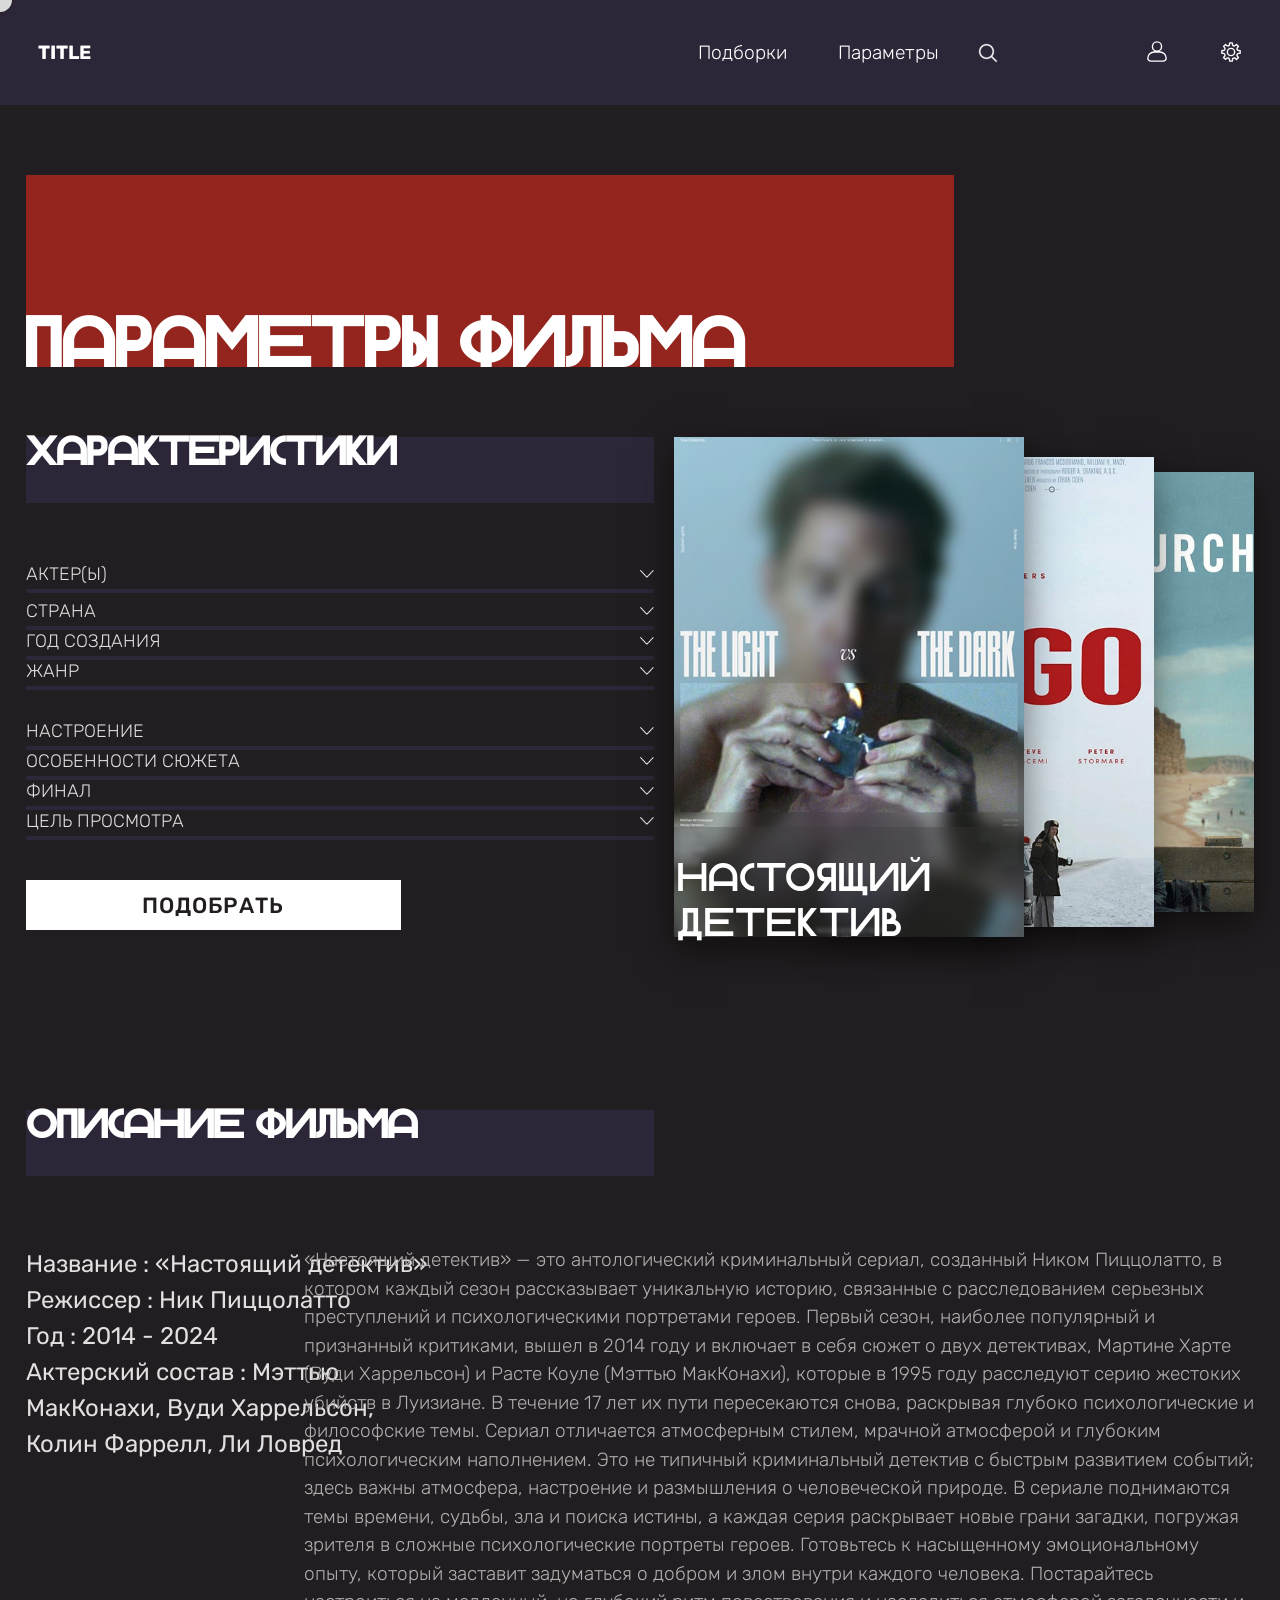
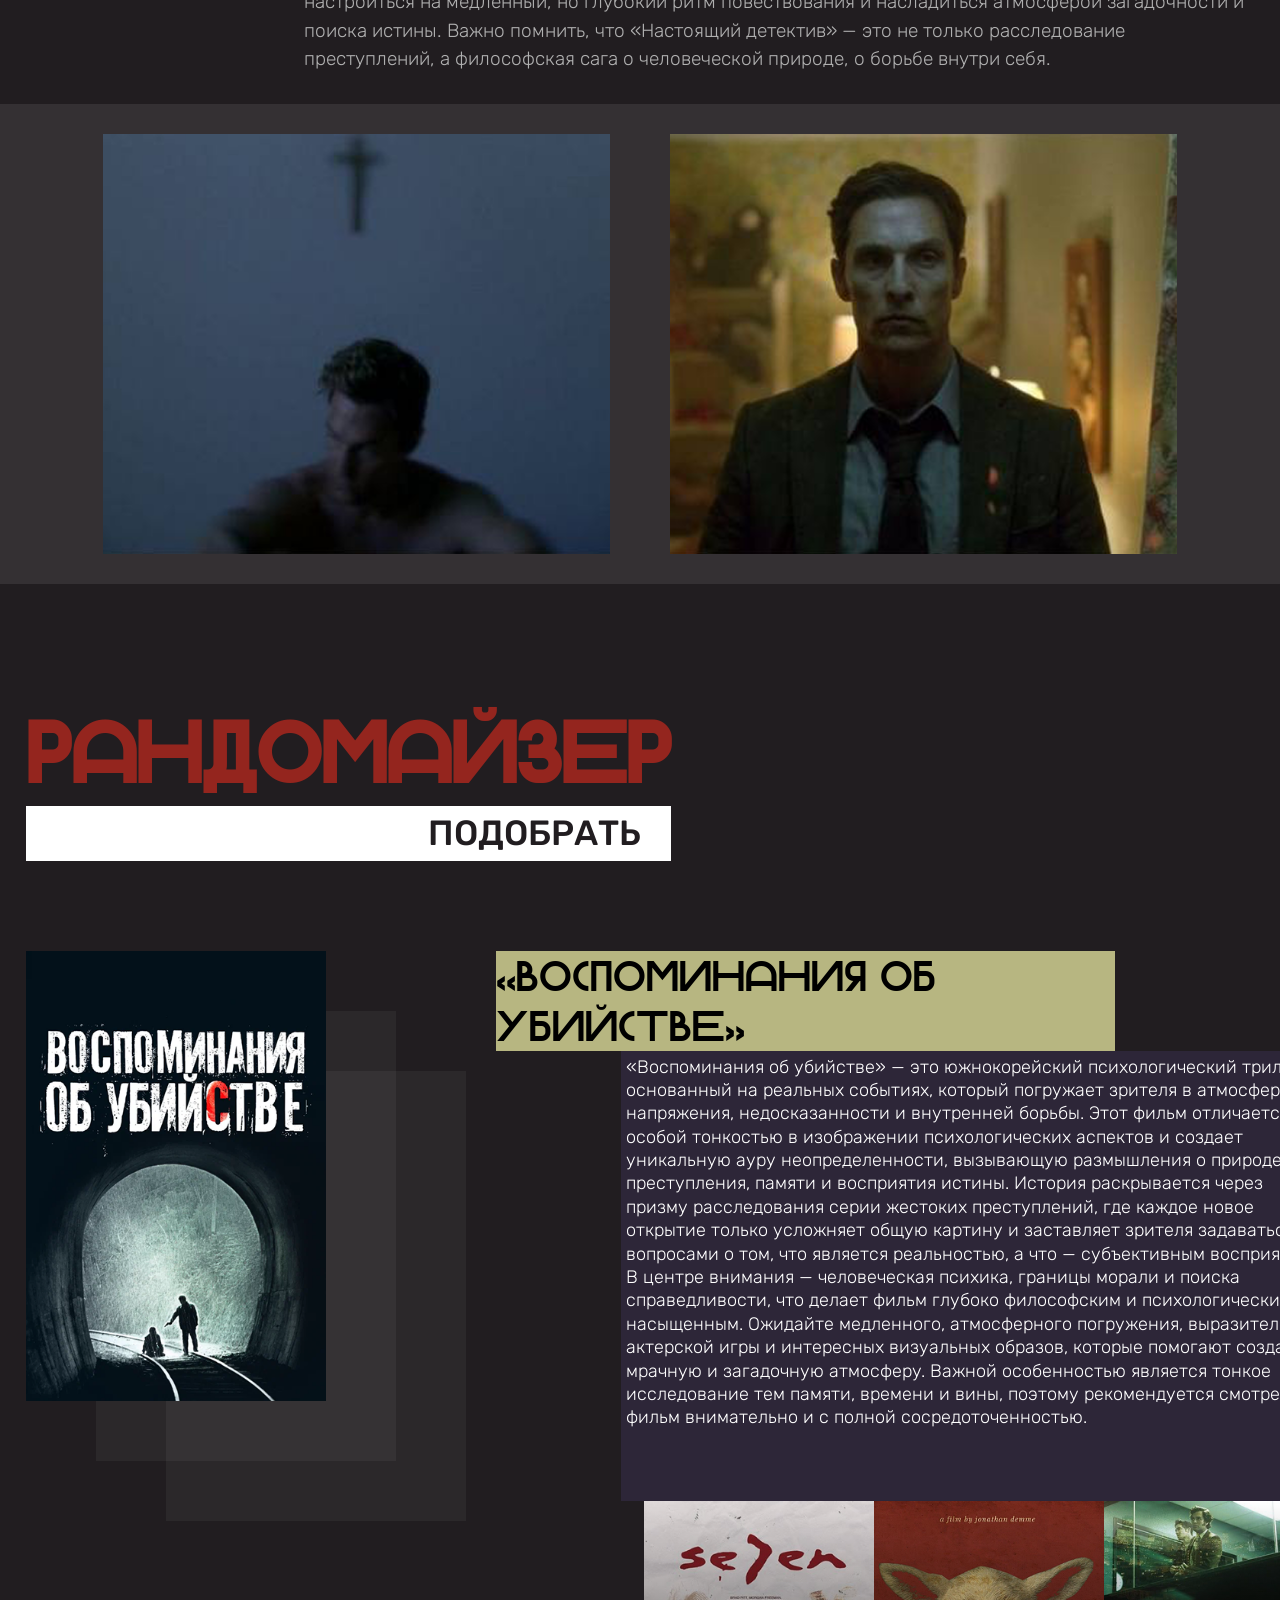
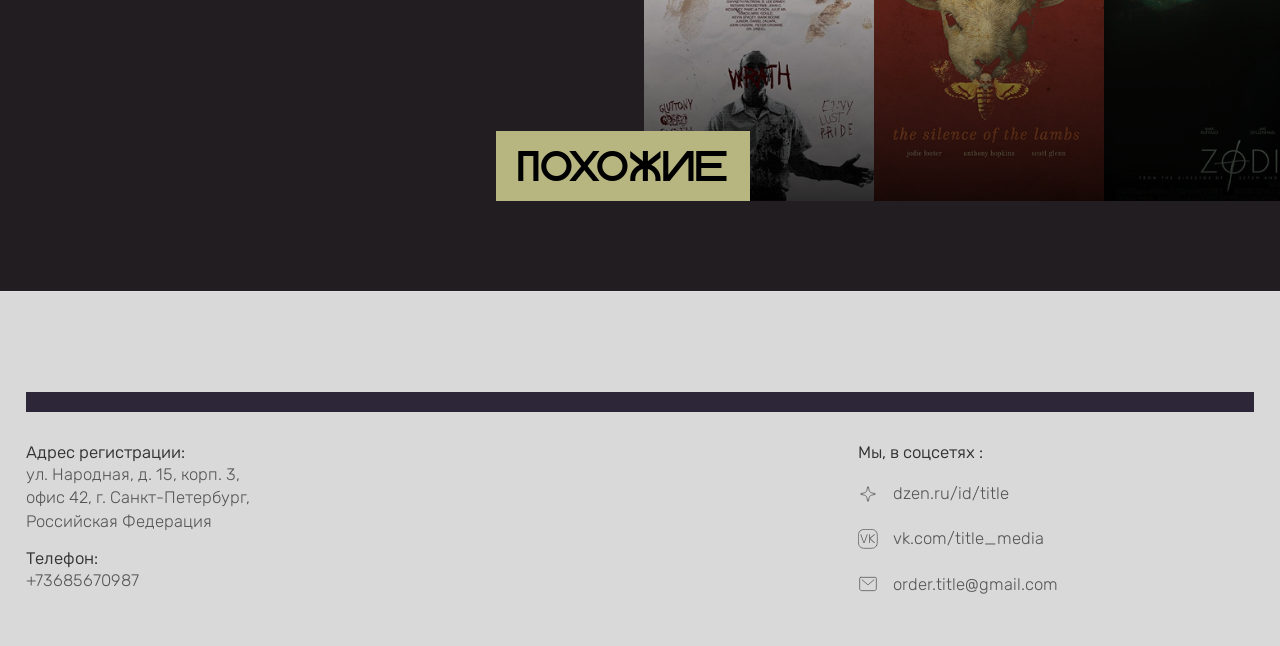
==== setting.html @ 86bafb42 "First commit" ====
<!DOCTYPE html>
<html lang="ru">
<head>
    <meta charset="UTF-8">
    <meta name="viewport" content="width=device-width, initial-scale=1.0, user-scalable=yes">
    <title>Кинолента · Шапка и подвал</title>
    <link rel="stylesheet" href="style.css">
    <link rel="preconnect" href="https://fonts.googleapis.com">
    <link rel="preconnect" href="https://fonts.gstatic.com" crossorigin>
    <link href="https://fonts.googleapis.com/css2?family=Alegreya+SC:ital,wght@0,400;0,500;0,700;0,800;0,900;1,400;1,500;1,700;1,800;1,900&family=Poiret+One&family=Roboto+Mono:ital,wght@0,100..700;1,100..700&family=Rubik:ital,wght@0,300..900;1,300..900&display=swap" rel="stylesheet">
</head>
<body>
<header>
        <div class="shapka1">
            <div class="button">
                <a href="index.html">TITLE</a>
            </div>
        </div>
        <div class="shapka2">
            <div class="button">
                <a href="podborky.html">Подборки</a>
            </div>
            <div class="button">
                <a>Параметры</a>
            </div>
            <div class="shapka3">
                <div class="search-container">
                    <img src="images/Search.svg" class="search-icon" width="22px" alt="Поиск">
                    <div class="search-wrapper">
                        <input type="text" class="search-input" placeholder="Поиск...">
                    </div>
                </div>
            </div>
            <div class="shapka4">
                <div class="button2">
                    <a href="page4.html">
                    <img  class="iconshapka" src="images/icon profile.svg" width="22px" alt="Профиль">
                    </a>
                </div>
                <div class="button2">
                    <img class="iconshapka" src="images/icon settings.svg" width="22px" alt="Настройки">
                </div>
            </div>
        </div>
    </header>
<div class="content-wrapper2">
    <div class="main-container2">
        <!-- КРАСНЫЙ ПРЯМОУГОЛЬНИК -->
        <div class="red-box2">
            <span class="red-box-text2">ПАРАМЕТРЫ ФИЛЬМА</span>
        </div>

        <!-- ДВА ВЕРТИКАЛЬНЫХ КОНТЕЙНЕРА -->
        <div class="two-columns">
            <!-- ЛЕВЫЙ КОНТЕЙНЕР: фиолетовый блок + выпадающий список -->
            <div class="left-container">
                <div class="purple-box">
                    <span class="purple-box-text">ХАРАКТЕРИСТИКИ</span>
                </div>
                <div class="dropdown-container">
                    <div class="dropdown-content-always">
                        <div class="dropdown-columns">
                            <div class="dropdown-column">
                                <div class="dropdown-item-wrapper">
    <input type="checkbox" id="actor" class="dropdown-checkbox">
    <label for="actor" class="dropdown-item">
        <span>АКТЕР(Ы)</span>
        <img src="Картинки/стрелка.png" alt="arrow" class="dropdown-icon">
    </label>
    <div class="dropdown-submenu">
        <div class="sub-item"><span>Том Хэнкс</span></div>
        <div class="sub-item"><span>Леонардо ДиКаприо</span></div>
        <div class="sub-item"><span>Скарлетт Йоханссон</span></div>
        <div class="sub-item"><span>Брэд Питт</span></div>
        <div class="sub-item"><span>Мерил Стрип</span></div>
    </div>
</div>

                                <div class="item-wrapper">
                                     <input type="checkbox" id="country" class="dropdown-checkbox">
                            <label for="country" class="dropdown-item">
                                    <span>СТРАНА</span>
                                    <img src="Картинки/стрелка.png" alt="arrow" class="dropdown-icon">
                                    </label>
                            <div class="dropdown-submenu">
                                <div class="sub-item"><span>США</span></div>
                                <div class="sub-item"><span>Великобритания</span></div>
                                <div class="sub-item"><span>Франция</span></div>
                                <div class="sub-item"><span>Германия</span></div>
                                <div class="sub-item"><span>Япония</span></div>
                                <div class="sub-item"><span>Россия</span></div>
                            </div>
                                </div>
                                <div class="item-wrapper">
                                     <input type="checkbox" id="year" class="dropdown-checkbox">
                            <label for="year" class="dropdown-item">
                                    <span>ГОД СОЗДАНИЯ</span>
                                    <img src="Картинки/стрелка.png" alt="arrow" class="dropdown-icon">
                                    </label>
                            <div class="dropdown-submenu">
                                <div class="sub-item"><span>2020-2025</span></div>
                                <div class="sub-item"><span>2010-2019</span></div>
                                <div class="sub-item"><span>2000-2009</span></div>
                                <div class="sub-item"><span>1990-1999</span></div>
                                <div class="sub-item"><span>1980-1989</span></div>
                                <div class="sub-item"><span>1970 и ранее</span></div>
                            </div>
                                </div>
                                <div class="item-wrapper">
                                    <input type="checkbox" id="genre" class="dropdown-checkbox">
                            <label for="genre" class="dropdown-item">
                                    <span>ЖАНР</span>
                                    <img src="Картинки/стрелка.png" alt="arrow" class="dropdown-icon">
                                    </label>
                            <div class="dropdown-submenu">
                                <div class="sub-item"><span>Драма</span></div>
                                <div class="sub-item"><span>Комедия</span></div>
                                <div class="sub-item"><span>Боевик</span></div>
                                <div class="sub-item"><span>Триллер</span></div>
                                <div class="sub-item"><span>Ужасы</span></div>
                                <div class="sub-item"><span>Фантастика</span></div>
                                <div class="sub-item"><span>Мелодрама</span></div>
                                <div class="sub-item"><span>Детектив</span></div>
                            </div>
                                </div>
                            </div>
                            <div class="dropdown-column">
                                <div class="item-wrapper">
                                     <input type="checkbox" id="mood" class="dropdown-checkbox">
                            <label for="mood" class="dropdown-item">
                                    <span>НАСТРОЕНИЕ</span>
                                    <img src="Картинки/стрелка.png" alt="arrow" class="dropdown-icon">
                                     </label>
                            <div class="dropdown-submenu">
                                <div class="sub-item"><span>Весёлое</span></div>
                                <div class="sub-item"><span>Грустное</span></div>
                                <div class="sub-item"><span>Напряжённое</span></div>
                                <div class="sub-item"><span>Задумчивое</span></div>
                                <div class="sub-item"><span>Вдохновляющее</span></div>
                                <div class="sub-item"><span>Меланхоличное</span></div>
                            </div>
                                </div>
                                <div class="item-wrapper">
                                     <input type="checkbox" id="plot" class="dropdown-checkbox">
                            <label for="plot" class="dropdown-item">
                                    <span>ОСОБЕННОСТИ СЮЖЕТА</span>
                                    <img src="Картинки/стрелка.png" alt="arrow" class="dropdown-icon">
                                      </label>
                            <div class="dropdown-submenu">
                                <div class="sub-item"><span>Неожиданный поворот</span></div>
                                <div class="sub-item"><span>Открытый финал</span></div>
                                <div class="sub-item"><span>Линейное повествование</span></div>
                                <div class="sub-item"><span>Флэшбэки</span></div>
                                <div class="sub-item"><span>Несколько сюжетных линий</span></div>
                                </div>
                                </div>
                                <div class="item-wrapper">
                                    <input type="checkbox" id="ending" class="dropdown-checkbox">
                            <label for="ending" class="dropdown-item">
                                    <span>ФИНАЛ</span>
                                    <img src="Картинки/стрелка.png" alt="arrow" class="dropdown-icon">
                                    </label>
                            <div class="dropdown-submenu">
                                <div class="sub-item"><span>Счастливый конец</span></div>
                                <div class="sub-item"><span>Грустный конец</span></div>
                                <div class="sub-item"><span>Открытый финал</span></div>
                                <div class="sub-item"><span>Неожиданная развязка</span></div>
                                <div class="sub-item"><span>Поучительный финал</span></div>
                            </div>
                                </div>
                                <div class="item-wrapper">
                                    <input type="checkbox" id="goal" class="dropdown-checkbox">
                            <label for="goal" class="dropdown-item">
                                    <span>ЦЕЛЬ ПРОСМОТРА</span>
                                    <img src="Картинки/стрелка.png" alt="arrow" class="dropdown-icon">
                                     </label>
                            <div class="dropdown-submenu">
                                <div class="sub-item"><span>Отдохнуть и расслабиться</span></div>
                                <div class="sub-item"><span>Получить новые эмоции</span></div>
                                <div class="sub-item"><span>Провести время с семьёй</span></div>
                                <div class="sub-item"><span>Посмотреть шедевр</span></div>
                                <div class="sub-item"><span>Отвлечься от проблем</span></div>
                                <div class="sub-item"><span>Вдохновиться</span></div>
                            </div>
                                </div>
                            </div>
                        </div>
                        <script defer src="click.js"></script>
                    </div>
                <div class="button-container">
                    <div class="white-rectangle">
                        <span class="button-text">ПОДОБРАТЬ</span>
                    </div>
         <div class="purple-box2">
         <span class="purple-box-text">ОПИСАНИЕ ФИЛЬМА</span>
        </div>    
                </div>
                </div>
            </div>
            

            <!-- ПРАВЫЙ КОНТЕЙНЕР: изображения -->
            <div class="right-container">
                <div class="image-stack-vertical-portrait">
                    <div class="image-stack-container-portrait">
                        <img src="Картинки 2 /1.png" alt="Image 1" class="stack-image-portrait image-portrait-1">
                        <div class="overlay-on-first">
                             <span class="overlay-text">НАСТОЯЩИЙ <br>ДЕТЕКТИВ</span>
                        </div>
                        <img src="Картинки 2 /2.png" alt="Image 2" class="stack-image-portrait image-portrait-2">
                        <img src="Картинки 2 /3.png" alt="Image 3" class="stack-image-portrait image-portrait-3">
                    </div>
                </div>
            </div>
                
        </div>
        <div class="two-columns 2">
            <!-- ЛЕВЫЙ КОНТЕЙНЕР: фиолетовый блок + выпадающий список -->
            <div class="left-container 2">
                <a>Название : «Настоящий детектив»<br>
                   Режисер : Ник Пиццолатто<br>
                   Год : 2014 - 2024<br>
                   Актерский состав : Мэттью <br>
                   МакКонахи, Вуди Харрельсон, <br>
                   Колин Фаррелл, Ли Ловред<br>
                </a>
            </div>
            <div class="right-container 2">
                <a>«Настоящий детектив» — это антологический криминальный сериал, созданный Ником Пиццолатто <br>
                    в котором каждый сезон рассказывает уникальную историю, связанные с расследованием серьезных <br>
                    преступлений и психологическими портретами героев. Первый сезон, наиболее популярный <br>
                    и признанный критиками, вышел в 2014 году и включает в себя сюжет о двух детективах, Мартине <br>
                    Харте (Вуди Харрельсон) и Расте Коуле (Мэттью МакКонахи), которые в 1995 году расследуют серию<br>
                    жестоких убийств в Луизиане. В течение 17 лет их пути пересекаются снова, раскрывая глубоко<br>
                    психологические и философские темы.Сериал отличается атмосферным стилем, мрачной атмосферой<br>
                    и глубоким психологическим наполнением. Это не типичный криминальный детектив с быстрым <br>
                    развитием событий; здесь важны атмосфера, настроение и размышления о человеческой природе.<br>
                    В сериале поднимаются темы времени, судьбы, зла и поиска истины, а каждая серия раскрывает <br>
                    новые грани загадки, погружая зрителя в сложные психологические портреты героев. Готовьтесь <br>
                    к насыщенному эмоциональному опыту, который заставит задуматься о добром и злом внутри каждого<br>
                    человека. Постарайтесь настроиться на медленный, но глубокий ритм повествования и насладиться <br>
                    атмосферой загадочности и поиска истины.Важно помнить, что «Настоящий детектив» — это не только <br>
                    расследование преступлений, а философская сага о человеческой природе, о борьбе внутри себя <br>
                    </a>
            </div>
        </div>        
    </div>
     <script defer src="cards.js"></script>
</div>
 <!-- ОСНОВНОЙ ПРЯМОУГОЛЬНИК -->
        <div class="main-gray-rectangle">
    
    <!-- ТРИ МАЛЕНЬКИХ ПРЯМОУГОЛЬНИКА -->
            <div class="small-rectangle rectangle-1"><img src="Картинки 2 /4.png"></div>
             <div class="small-rectangle rectangle-2"><img src="Картинки 2 /5.png"></div>
             <div class="small-rectangle rectangle-3"><img src="Картинки 2 /6.png"></div>
            </div>
             <script defer src="cards.js"></script>   
<div class="content-wrapper2">
    <div class="main-container2">
            <span class="text">РАНДОМАЙЗЕР</span>
                    <div class="white-rectangle2">
                        <span class="button-text2">ПОДОБРАТЬ</span>
                    </div>

        <div class="two-columns3">
            <!-- ЛЕВЫЙ КОНТЕЙНЕР: фиолетовый блок + выпадающий список -->
            <div class="left-container3">            
              <div class="image-with-shadows">
        <!-- ПЕРВАЯ ПОДЛОЖКА (самая нижняя) -->
        <div class="shadow-layer shadow-1"></div>
        
        <!-- ВТОРАЯ ПОДЛОЖКА (средняя) - наложена на первую -->
        <div class="shadow-layer shadow-2"></div>
        
        <!-- ОСНОВНОЕ ИЗОБРАЖЕНИЕ -->
        <img src="Картинки 2 /10.png"  class="main-image">
    </div>
</div>       
            </div>
            <div class="right-container3">
                  <!-- ПЕРВЫЙ ЗЕЛЕНЫЙ БЛОК -->
                <div class="green-block">
                     <span class="green-block-text">«ВОСПОМИНАНИЯ ОБ УБИЙСТВЕ»</span>
            </div>
            <div class="purple-wrapper">
<!-- ФИОЛЕТОВЫЙ БЛОК (с отступом слева) -->
                     <div class="purple-block-left">
                        <span class="purple-block-text">«Воспоминания об убийстве» — это южнокорейский психологический триллер,<br> 
                            основанный на реальных событиях, который погружает зрителя в атмосферу<br>  
                            напряжения, недосказанности и внутренней борьбы. Этот фильм отличается <br> 
                            особой тонкостью в изображении психологических аспектов и создает уникальную<br> 
                            ауру неопределенности, вызывающую размышления о природе преступления, <br> 
                            памяти и восприятия истины. История раскрывается через призму расследования<br> 
                            серии жестоких преступлений, где каждое новое открытие только усложняет <br> 
                            общую картину и заставляет зрителя задаваться вопросами о том, что является <br> 
                            реальностью, а что — субъективным восприятием. В центре внимания — <br> 
                            человеческая психика, границы морали и поиска справедливости, что делает <br> 
                            фильм глубоко философским и психологически насыщенным. Ожидайте<br> 
                            медленного, атмосферного погружения, выразительной актерской игры <br> 
                            и интересных визуальных образов, которые помогают создать мрачную и <br> 
                            загадочную атмосферу. Важной особенностью является тонкое исследование <br> 
                            тем памяти, времени и вины, поэтому рекомендуется смотреть фильм внимательно <br> 
                            и с полной сосредоточенностью. </span>
                    </div>
                    <div class="black-overlay"></div>
                <!-- ТРИ ПРЯМОУГОЛЬНЫХ ИЗОБРАЖЕНИЯ -->
                   <div class="images-wrapper">
    <div class="green-block2">
        <span class="green-block-text2">ПОХОЖИЕ</span>
    </div>
    <div class="images-row">
        <div class="image-item">
            <img src="Картинки 2 /7.png" class="rect-image">
            <div class="gradient-overlay"></div>
        </div>
        <div class="image-item">
            <img src="Картинки 2 /8.png" class="rect-image">
            <div class="gradient-overlay"></div>
        </div>
        <div class="image-item">
            <img src="Картинки 2 /9.png" class="rect-image">
            <div class="gradient-overlay"></div>
        </div>
    </div>
</div></div>
            </div>
             </div>
         </div>
         <script defer src="random.js"></script>
</div>
</div>
<!-- ПОДВАЛ -->
<footer>
    <div class="footer-purple-bar"></div>
    
    <div class="footer-content-wrapper">
        <div class="footer-content">
            <div class="footer-column footer-column-left">
                <div class="footer-block">
                    <h3 class="footer-title">Адрес регистрации:</h3>
                    <p class="footer-text">
                        ул. Народная, д. 15, корп. 3,<br>
                        офис 42, г. Санкт-Петербург,<br>
                        Российская Федерация
                    </p>
                </div>
                
                <div class="footer-block">
                    <h3 class="footer-title">Телефон:</h3>
                    <p class="footer-text">
                        +73685670987
                    </p>
                </div>
            </div>
            
            <div class="footer-column footer-column-right">
                <div class="footer-block">
                    <h3 class="footer-title">Мы, в соцсетях :</h3>
                    <div class="social-item">
                        <img src="Картинки 2 /icon4.svg" width="20px" height="20px" alt="instagram" class="social-icon">
                        <span class="footer-text"> dzen.ru/id/title</span>
                    </div>
                    <div class="social-item">
                        <img src="Картинки 2 /icon3.svg" width="20px" height="20px" alt="telegram" class="social-icon">
                        <span class="footer-text">vk.com/title_media</span>
                    </div>
                    <div class="social-item">
                        <img src="Картинки/si_Mail.svg" width="20px" height="20px" alt="email" class="social-icon">
                        <span class="footer-text">order.title@gmail.com</span>
                    </div>
                    
                </div>
            </div>
        </div>
    </div>
</footer>

</body>
    <script defer src="kursor.js"></script>
</html>
---- style.css ----
/* ===== ПОДКЛЮЧЕНИЕ ШРИФТА GERHAUS ===== */
@font-face {
    font-family: 'Gerhaus';
    src: url('fonts/Gerhaus-vmMKA.woff') format('woff');
    font-weight: normal;
    font-style: normal;
    font-display: swap;
}

* {
    margin: 0;
    padding: 0;
    box-sizing: border-box;
}

body {
    background-color: #0d0d0d;
    font-family: 'Rubik', sans-serif;
    font-weight: 300;
    padding: 0;
    margin: 0;
    color: #fff;
}

header {
    display: flex;
    flex-direction: row;
    justify-content: space-between;
    background-color: rgb(45, 38, 56);
    font-size: 1.5vw;
    font-family: "Rubik", sans-serif;
    padding-bottom: 4vh;
    padding-top: 4vh;
    padding-left: 2vw;
    padding-right: 2vw;
    align-items: center;
    margin: 0%;
}
header {
    display: flex;
    flex-direction: row;
    justify-content: space-between;
    background-color: rgb(45, 38, 56);
    font-size: 1.5vw;
    font-family: "Rubik", sans-serif;
    padding-bottom: 4vh;
    padding-top: 4vh;
    padding-left: 2vw;
    padding-right: 2vw;
    align-items: center;
    margin: 0%;
}

.shapka1 {
    font-style: thin;
    font-weight: 700;
    color: rgb(255, 255, 255);
}

.shapka2 {
    display: flex;
    flex-direction: row;
    gap: 2vw;
    font-weight: 200;
    color: rgb(255, 255, 255);
    align-items: center;
}

.shapka3 {
    display: flex;
    flex-direction: row;
    gap: 0.5vw;
    font-weight: 200;
    color: rgb(255, 255, 255);
    align-items: center;
}

.button {
    padding-left: 1vw;
    padding-right: 1vw;
    padding-bottom: 0.35vw;
    padding-top: 0.35vw;
    align-items: center;
    background-color: rgba(0, 0, 0, 0);
    box-shadow: none;
    
    /* Плавный переход для всех свойств */
    transition: background-color 0.4s cubic-bezier(0.4, 0, 0.2, 1), 
                box-shadow 0.4s cubic-bezier(0.4, 0, 0.2, 1),
                transform 0.3s ease,
                filter 0.3s ease;
}


.button2 {
    padding-left: 0.6vw;
    padding-right: 0.6vw;
    padding-bottom: 0.35vw;
    padding-top: 0.35vw;
    align-items: center;
    background-color: rgba(0, 0, 0, 0);
    box-shadow: none;
    
    /* Плавный переход для всех свойств */
    transition: background-color 0.4s cubic-bezier(0.4, 0, 0.2, 1), 
                box-shadow 0.4s cubic-bezier(0.4, 0, 0.2, 1),
                filter 0.3s ease;
}
.button:hover {
    background-color: rgba(0, 0, 0, 0.04);
    box-shadow: inset 0 4px 12px rgba(0, 0, 0, 0.35);
}

/* Эффект при наведении на .button2 */
.button2:hover {
    background-color: rgba(0, 0, 0, 0.04);
    box-shadow: inset 0 4px 12px rgba(0, 0, 0, 0.35);
}

/* Сброс стилей для всех ссылок в шапке */
.shapka1 .button a,
.shapka2 .button a {
    text-decoration: none;  /* Убирает подчёркивание */
    color: inherit;        /* Наследует цвет от родителя */
}

/* Для ссылок без href (когда нет атрибута) это не нужно */
/* ========== АНИМАЦИЯ СТРОКИ ПОИСКА (CSS only) ========== */
.search-container {
    display: flex;
    align-items: center;
    gap: 0.5vw;
    position: relative;
}

.search-icon {
    cursor: pointer;
}

.search-wrapper {
    overflow: hidden;
    max-width: 0;
    opacity: 0;
    transition: max-width 0.4s cubic-bezier(0.4, 0, 0.2, 1), 
                opacity 0.3s ease 0.05s;
}

/* Активация при наведении на контейнер */
.search-container:hover .search-wrapper {
    max-width: 200px;
    opacity: 1;
}

/* Активация при фокусе на инпуте (для удержания открытым) */
.search-wrapper:has(.search-input:focus) {
    max-width: 200px;
    opacity: 1;
}

.search-input {
    background-color: rgba(0, 0, 0, 0.04);
    box-shadow: inset 0 4px 12px rgba(0, 0, 0, 0.35);
    border: 0px;
    padding: 6px 11px;
    color: white;
    font-family: "Rubik", sans-serif;
    font-size: 1.4vw;
    font-weight: 100;
    outline: none;
    width: 180px;
    transition: all 0.3s ease;
}

.search-input:focus {
    background-color: rgba(0, 0, 0, 0.07);
    box-shadow: inset 0 4px 12px rgba(0, 0, 0, 0.5);
}

.search-input::placeholder {
    color: rgba(255, 255, 255, 0.6);
}

.shapka4 {
    display: flex;
    flex-direction: row;
    align-items: center;
    justify-content: center;
    gap: 2vw;
    margin-left: 8vw;
}

.shapka4 img {
    cursor: pointer;
    margin-bottom: calc(-3.2px);
}


/* ===== ОСНОВНОЙ КОНТЕЙНЕР ===== */
.content-wrapper2 {
    background-color: #211D20;
    padding-left: 2vw;
    padding-right: 2vw;
}

.main-container {
    display: flex;
    gap: 20px;
    max-width: 1400px;
    margin: 0 auto;
    align-items: flex-start;
    padding: 0;
    padding-top: 70px;
    padding-bottom: 40px;
    background-color: #211D20;
}

/* ===== ЛЕВАЯ КОЛОНКА ===== */
.left-column {
    flex: 1;
    display: flex;
    flex-direction: column;
    gap: 20px;
}

/* ===== ПРАВАЯ КОЛОНКА ===== */
.right-column {
    flex: 1;
    display: flex;
    flex-direction: column;
    gap: 20px;
}

/* ===== КРАСНЫЙ БЛОК ===== */
.red-box {
    width: 100%;
    background-color: #94251E;
    display: flex;
    align-items: flex-end;
    justify-content: flex-start;
    height: 80px;
    flex-shrink: 0;
    padding: 0;
    margin: 0;
}

.red-box-text {
    font-family: 'Gerhaus';
    color: white;
    font-size: 70px;
    font-weight: 700;
    text-transform: uppercase;
    line-height: 0.7;
    margin: 0;
    padding: 0;
    margin-left: -2px;
    margin-bottom: 1px;
}

/* ===== ОБЩИЕ БЛОКИ ===== */
.image-block {
    width: 100%;
    overflow: hidden;
}

.image-block img {
    width: 100%;
    height: auto;
    display: block;
}

.text-block p,
.text-block1 p {
    font-size: 14px;
    line-height: 1.2;
    margin: 0;
    color: white;
}

.text-block1 p {
    margin-bottom: -2.5px;
}

.vertical-image {
    width: 100%;
    overflow: hidden;
    position: relative;
    transition: transform 0.3s ease;
}

.vertical-image img {
    width: 100%;
    height: 100%;
    object-fit: cover;
    display: block;
}
.vertical-image:hover {
    transform: scale(1.03);
}

/* Убираем градиент при наведении на карточку */
.vertical-image:hover::before {
    opacity: 0;
}

/* ===== ЗАГОЛОВКИ В ВЕРХНЕМ ПРАВОМ УГЛУ (вертикально, для картинок 7,8,9,10) ===== */
.image-title {
    position: absolute;
    top: -2px;
    right: -9px;
    font-family: 'Gerhaus', 'Rubik', sans-serif;
    font-size: 35px;
    font-weight: 700;
    color: white;
    text-shadow: 1px 1px 2px rgba(0, 0, 0, 0.5);
    letter-spacing: 2px;
    z-index: 10;
    writing-mode: vertical-rl;
    text-orientation: mixed;
    line-height: 1.2;
    background: transparent;
    padding: 0;
    border-radius: 0;
}

/* ===== ЗАГОЛОВКИ В НИЖНЕМ ЛЕВОМ УГЛУ (горизонтально, для картинок 2,3,4,6) ===== */
.image-title-bottom {
    position: absolute;
    bottom: -8px;
    left: -2px;
    font-family: 'Gerhaus', 'Rubik', sans-serif;
    font-size: 35px;
    font-weight: 700;
    color: white;
    text-shadow: 1px 1px 2px rgba(0, 0, 0, 0.5);
    letter-spacing: 2px;
    z-index: 10;
    writing-mode: horizontal-tb;
    text-orientation: mixed;
    line-height: 1.2;
    background: transparent;
    padding: 0;
    border-radius: 0;
    white-space: nowrap;
}

/* ===== ГРАДИЕНТ СПРАВА НАЛЕВО ДЛЯ КАРТИНОК 7, 8, 9, 10 ===== */
.gradient-img {
    position: relative;
}

.gradient-img::before {
    content: '';
    position: absolute;
    top: 0;
    left: 0;
    width: 100%;
    height: 100%;
    pointer-events: none;
    background: linear-gradient(
        to left,
        rgba(0, 0, 0, 1) 0%,
        rgba(0, 0, 0, 0.8) 15%,
        rgba(0, 0, 0, 0.4) 30%,
        rgba(0, 0, 0, 0) 45%
    );
}

/* ===== ГРАДИЕНТ СНИЗУ ВВЕРХ ДЛЯ КАРТИНОК 2, 3, 4, 6 ===== */
.gradient-bottom {
    position: relative;
}

.gradient-bottom::before {
    content: '';
    position: absolute;
    top: 0;
    left: 0;
    width: 100%;
    height: 100%;
    pointer-events: none;
    background: linear-gradient(
        to top,
        rgba(0, 0, 0, 1) 0%,
        rgba(0, 0, 0, 0.8) 15%,
        rgba(0, 0, 0, 0.4) 30%,
        rgba(0, 0, 0, 0) 45%
    );
}

/* ===== ДВУХКОЛОНОЧНЫЕ СЕКЦИИ ===== */
.left-column .two-columns {
    display: flex;
    gap: 15px;
    flex: 1;
    align-items: flex-start;
}

.left-column .sub-column {
    flex: 1;
    display: flex;
    flex-direction: column;
    gap: 15px;
}

.left-column .vertical-image {
    height: 500px;
}

.left-column .text-block1 {
    margin-bottom: 90px;
}

.right-column .two-columns {
    display: flex;
    gap: 15px;
    flex: 1;
    align-items: flex-start;
}

.right-column .sub-column {
    flex: 1;
    display: flex;
    flex-direction: column;
    gap: 20px;
}

.right-column .vertical-image {
    height: 500px;
}

.right-column .sub-column .text-block {
    margin-bottom: 80px;
}

/* ===== ПОДВАЛ ===== */
footer {
    background-color: #D9D9D9;
    padding: 50px 2vw 50px 2vw;
    font-family: 'Rubik', sans-serif;
    font-size: 14px;
    color: #333;
    border-top: 1px solid #e0e0e0;
    position: relative;
}

footer::before {
    content: '';
    position: absolute;
    top: 100px;
    left: 2vw;
    width: calc(100% - 4vw);
    height: 20px;
    background-color: #2D2638;
}

.footer-content {
    max-width: 1400px;
    margin: 0 auto;
    display: flex;
    gap: 40px;
    align-items: stretch;
}

.footer-column {
    text-align: left;
    display: flex;
    flex-direction: column;
}

.footer-column-left {
    flex: 2;
    background-color: transparent;
    justify-content: flex-start;
}

.footer-column-right {
    flex: 1;
    background-color: transparent;
    justify-content: flex-start;
}

.footer-block {
    margin-bottom: 15px;
}

.footer-block:last-child {
    margin-bottom: 0;
}

.footer-column-left .footer-title {
    font-family: 'Rubik', sans-serif;
    font-weight: 350;
    font-size: 1.3vw;
    margin: 0 0 5px 0;
    color: #333;
    margin-bottom: 1px;
}

.footer-text {
    font-family: 'Rubik', sans-serif;
    font-weight: 300;
    font-size: 1.3vw;
    margin: 0;
    line-height: 1.4;
    color: #555;
}

.footer-column-right .footer-block {
    display: flex;
    flex-direction: column;
    height: 100%;
}

.footer-column-right .footer-title {
    font-family: 'Rubik', sans-serif;
    font-weight: 350;
    font-size: 1.3vw;
    margin: 0 0 7px 0;
    margin-bottom: 20px;
    color: #333;
}

.social-item {
    display: flex;
    align-items: center;
    gap: 15px;
    margin-bottom: 22px;
}

.social-item:last-child {
    margin-bottom: 0;
}

/* Иконки изначально серые */
.social-icon {
    filter: brightness(0) saturate(100%) invert(35%) sepia(0%) saturate(0%) hue-rotate(0deg) brightness(95%) contrast(85%);
    transition: all 0.3s ease;
}

/* Иконка становится #1a1621 и увеличивается при наведении */
.social-item:hover .social-icon {
    filter: brightness(0) saturate(100%) invert(8%) sepia(30%) saturate(800%) hue-rotate(250deg) brightness(95%) contrast(95%);
    transform: scale(1.1);
}

/* Текст становится #1a1621 и увеличивается при наведении */
.social-item:hover .footer-text {
    color: #1a1621;
    transform: scale(1.05);
    display: inline-block;
    transition: all 0.3s ease;
}

/* Чтобы текст не съезжал при увеличении */
.social-item {
    display: flex;
    align-items: center;
    gap: 15px;
    transition: all 0.3s ease;
}
.footer-content-wrapper {
    margin-top: 100px;
}

/* ===== КРАСНЫЙ БЛОК ===== */
.red-box2 {
    width: calc(100% - 300px);
    background-color: #94251E;
    display: flex;
    align-items: flex-end;
    justify-content: flex-start;
    height: clamp(80px, 15vw, 320px);
}

.red-box-text2 {
    font-family: 'Gerhaus', 'Alegreya SC', serif;
    color: white;
    font-size: 70px;
    font-weight: 700;
    text-transform: uppercase;
    line-height: 0.7;
    margin-left: -2px;
    margin-bottom: 1px;
}

/* ===== ДВА ВЕРТИКАЛЬНЫХ КОНТЕЙНЕРА ===== */
.two-columns {
    display: flex;
    flex-direction: row;
    align-items: flex-start;
    gap: 20px; /* ОТСТУП 20px МЕЖДУ КОНТЕЙНЕРАМИ */
    width: 100%;
}

/* ЛЕВЫЙ КОНТЕЙНЕР - ширина как у фиолетового блока */
.left-container {
    width: calc(100% - 600px);
    flex-shrink: 0;
}

/* ПРАВЫЙ КОНТЕЙНЕР - подстраивается под остаток */
.right-container {
    flex: 1;
    min-width: 0;
}

/* ===== ФИОЛЕТОВЫЙ БЛОК ===== */
.purple-box {
    width: 100%;
    background-color: #2D2638;
    display: flex;
    align-items: flex-start;
    justify-content: flex-start;
    height: 66px;
    flex-shrink: 0;
}
.purple-box2 {
    width: 100%;
    background-color: #2D2638;
    display: flex;
    align-items: flex-start;
    justify-content: flex-start;
    height: 66px;
    flex-shrink: 0;
    margin-top: 180px;}

.purple-box-text {
    font-family: 'Gerhaus', 'Rubik', sans-serif;
    color: white;
    font-size: 40px;
    font-weight: 700;
    text-transform: uppercase;
    line-height: 0.7;
    margin-right: -2px;
}

/* ===== ВЫПАДАЮЩИЙ СПИСОК ===== */
.dropdown-container {
    width: 100%;
    margin-top: 30px;
    background-color: #211D20;
    overflow: hidden;
}

.dropdown-content-always {
    background-color: #211D20;
    padding: 0px;
    padding-top: 30px;
}

.dropdown-columns {
    display: flex;
    flex-direction: row;
    gap: 30px;
    flex-wrap: wrap;
}

.dropdown-column {
    min-width: 375px;
    flex: 1;
}
/* Обёртка для каждого пункта с чекбоксом */
.dropdown-item-wrapper {
    margin-bottom: 15px;
}

.dropdown-item-wrapper:last-child {
    margin-bottom: 0;
}

/* Скрываем чекбокс */
.dropdown-checkbox {
    display: none;
}

/* Стиль кликабельного пункта */
.dropdown-item {
    font-family: 'Rubik', sans-serif;
    font-size: 18px;
    color: #e0e0e0;
    display: flex;
    align-items: center;
    justify-content: space-between;
    white-space: nowrap;
    position: relative;
    cursor: pointer;
    transition: color 0.2s ease;
}

.dropdown-item span {
    flex: 1;
    white-space: nowrap;
}

.dropdown-icon {
    width: 14px;
    height: 14px;
    margin-left: 15px;
    object-fit: contain;
    transition: transform 0.35s cubic-bezier(0.2, 0.9, 0.4, 1.1);
}

/* Линия под пунктом */
.dropdown-item::after {
    content: '';
    position: absolute;
    bottom: -8px;
    left: 0;
    width: 100%;
    height: 4px;
    background-color: #2D2638;
    transition: background-color 0.2s;
}

/* Hover эффект */
.dropdown-item:hover {
    color: #ffffff;
}

.dropdown-item:hover::after {
    background-color: #7c5e91;
}

/* ===== ИЗМЕНЕНИЕ: Убираем изменение подчёркивания при нажатии (active) ===== */
.dropdown-item:active::after {
    background-color: #2D2638;
}

.dropdown-item:active {
    color: #e0e0e0;
}

/* ===== ВЫПАДАЮЩЕЕ ПОДМЕНЮ (СКРЫТО ПО УМОЛЧАНИЮ) ===== */
.dropdown-submenu {
    margin-left: 20px;
    margin-top: 0;
    overflow: hidden;
    opacity: 0;
    visibility: hidden;
    max-height: 0;
    transition: opacity 0.35s ease, 
                visibility 0.35s ease, 
                max-height 0.45s cubic-bezier(0.33, 1, 0.68, 1),
                margin-top 0.25s ease;
}

/* ===== КОГДА ЧЕКБОКС ВКЛЮЧЁН — ПОКАЗЫВАЕМ ПОДМЕНЮ ===== */
.dropdown-checkbox:checked + .dropdown-item + .dropdown-submenu,
.dropdown-checkbox:checked ~ .dropdown-submenu {
    opacity: 1;
    visibility: visible;
    max-height: 500px;
    margin-top: 12px;
}

/* Поворот иконки при открытом состоянии */
.dropdown-checkbox:checked + .dropdown-item .dropdown-icon,
.dropdown-checkbox:checked ~ .dropdown-item .dropdown-icon {
    transform: rotate(180deg);
}

/* Альтернативный селектор для поворота иконки */
.dropdown-item-wrapper:has(.dropdown-checkbox:checked) .dropdown-icon {
    transform: rotate(180deg);
}

/* Стили для элементов подменю */
.sub-item {
    font-family: 'Rubik', sans-serif;
    font-size: 16px;
    color: #c0b5c7;
    padding: 8px 0 8px 20px;
    display: flex;
    align-items: center;
    justify-content: space-between;
    border-left: 2px solid #362e3b;
    margin-bottom: 6px;
    transition: all 0.2s ease;
    cursor: pointer;
}

.sub-item span {
    flex: 1;
}

.sub-item:hover {
    color: #f0e2ff;
    border-left-color: #a07bcb;
    background: linear-gradient(90deg, #2c242f, transparent);
    padding-left: 24px;
}

.sub-item:last-child {
    margin-bottom: 0;
}

/* Дополнительный отступ для последнего подменю */
.dropdown-submenu {
    margin-bottom: 8px;
} .dropdown-item-wrapper {
    position: relative;
    margin-bottom: 15px;
}

.dropdown-item-wrapper:last-child {
    margin-bottom: 0;
}
.sub-item.selected {
    color: #ffffff;
    background: linear-gradient(90deg, #5a3e6e, #3a2a4a);
    border-left-color: #c49fff;
}

.sub-item.selected span {
    font-weight: 500;
}


/* ===== КАРТИНКИ - КАРУСЕЛЬ (без увеличения при наведении) ===== */
.image-stack-vertical-portrait {
    display: flex;
    justify-content: flex-start;
    align-items: flex-start;
    padding: 0;
    background-color: #211D20;
}

.image-stack-container-portrait {
    position: relative;
    width: 650px;
    height: 550px;
}

.stack-image-portrait {
    position: absolute;
    object-fit: cover;
    box-shadow: 0 12px 35px rgba(0, 0, 0, 0.5);
    transition: all 0.4s ease;
    cursor: pointer;
}

/* Убираем увеличение при наведении */
.stack-image-portrait:hover {
    transform: none;
    box-shadow: 0 12px 35px rgba(0, 0, 0, 0.5);
}

/* Начальные позиции */
.image-portrait-1 {
    left: 0px;
    top: 0px;
    width: 350px;
    height: 500px;
    z-index: 3;
}

.image-portrait-2 {
    left: 150px;
    top: 20px;
    width: 330px;
    height: 470px;
    z-index: 2;
}

.image-portrait-3 {
    left: 270px;
    top: 35px;
    width: 310px;
    height: 440px;
    z-index: 1;
}
/* ===== ОСНОВНЫЕ КОНТЕЙНЕРЫ ===== */
.content-wrapper2 {
    background-color: #211D20;
    padding-left: 2vw;
    padding-right: 2vw;
}

.main-container2 {
    display: flex;
    flex-direction: column;
    gap: 70px;
    max-width: 1400px;
    margin: 0 auto;
    padding: 0;
    padding-top: 70px;
    padding-bottom: 50px;
    background-color: #211D20;
    position: relative;

}


html, body {
    min-height: 100vh;
    background-color: #211D20;
    margin: 0;
    padding: 0;
}

.white-rectangle {
    width: 375px;
    height: 50px;
    background-color: white;
    display: flex;
    align-items: center;
    justify-content: center;
    cursor: pointer;
    transition: all 0.3s ease;
    margin-top: 40px;
}

.button-text {
    font-family: 'Rubik', sans-serif;
    font-size: 22px;
    font-weight: 500;
    color: #211D20;
    text-align: center;
    letter-spacing: 1px;
}

/* Эффект при наведении (опционально) */
.white-rectangle:hover {
    background-color: #f0f0f0;
    transform: scale(1.02);
}
/* Квадраты - просто друг за другом в правом контейнере */
.square-1,
.square-2 {
    position: absolute;
    width: 50px;
    height: 50px;
    object-fit: cover;
    cursor: pointer;
    z-index: 99999;
}

/* Первый квадрат */
.square-1 {
    right: 45px;
    top: 80%;
    transform: translateY(-50%);
}

/* Второй квадрат - рядом с первым */
.square-2 {
    right: 45px;
    top: 86%;
    transform: translateY(-50%);
}
/* Прямоугольник на первом изображении */
.overlay-on-first {
    position: absolute;
    bottom: 0;
    width: 350px;
    height: 20%;
    background-color: rgba(63, 63, 63, 0.31);
    pointer-events: none;
    z-index: 10;
    align-items: end;
    margin-bottom: 50px;
    transition: opacity 0.3s ease, left 0.4s ease;
  backdrop-filter: blur(2px);
-webkit-backdrop-filter: blur(2px);
}

/* Текст внутри прямоугольника */
.overlay-text {
    font-family: 'Gerhaus', sans-serif;
    font-size: 40px;
    font-weight: 500;
    color: #ffffff;
    letter-spacing: 1px;
    pointer-events: none;
    position: absolute;
    bottom: -7px;
    left: 37%;
    transform: translateX(-50%);
    white-space: nowrap;
}

/* ===== НОВЫЙ КОНТЕЙНЕР ===== */
.new-container {
    width: calc(100% - 600px);
    flex-shrink: 0;
}

/* Фиолетовый блок в новом контейнере */
.new-purple-box {
    margin-top: 0px;
}

/* ДВЕ КОЛОНКИ ВНУТРИ НОВОГО КОНТЕЙНЕРА */
.new-two-columns {
    display: flex;
    flex-direction: row;
    align-items: flex-start;
    gap: 20px;
    width: 100%;
    margin-top: 0px;
}

/* ЛЕВАЯ КОЛОНКА - УЖЕ */
.new-left-col {
    width: 30%;
    flex-shrink: 0;
}

/* ПРАВАЯ КОЛОНКА - ШИРЕ */
.new-right-col {
    width: 70%;
}

/* Стили для элементов внутри новых колонок */
.new-left-col .dropdown-item,
.new-right-col .dropdown-item {
    font-family: 'Rubik', sans-serif;
    font-size: 18px;
    color: #e0e0e0;
    margin-bottom: 15px;
    display: flex;
    align-items: center;
    justify-content: space-between;
    white-space: nowrap;
    position: relative;
    cursor: pointer;
}

.new-left-col .dropdown-item span,
.new-right-col .dropdown-item span {
    flex: 1;
    white-space: nowrap;
}

.new-left-col .dropdown-item::after,
.new-right-col .dropdown-item::after {
    content: '';
    position: absolute;
    bottom: 1px;
    left: 0;
    width: 100%;
    height: 4px;
    background-color: #2D2638;
}

/* ===== БЛОК С ДВУМЯ КОЛОНКАМИ ===== */
.two-columns3  {  /* Экранирование цифры в классе */
    display: flex;
    flex-direction: row;
    align-items: flex-start;
    gap: 0px;
    width: 100%;
    margin-top: -50px;

}

.left-container3  {
    width: 30%;
    flex-shrink: 0;
}

.right-container3 {
    width: 70%;
    flex-shrink: 0;
    margin-left: 470px;
    margin-top: -520px;
}

/* Остальные стили те же */
.left-container.\32  a {
    font-family: 'Rubik', sans-serif;
    font-size: 24px;
    color: #e0e0e0;
     line-height: 1.5;
     font-weight: bolder;
    text-decoration: none;
    display: block;
}

.right-container.\32  a {
    font-family: 'Rubik', sans-serif;
    font-size: 19px;
    font-weight: lighter;
    color: #b0b0b0;
    line-height: 1.5;
    text-decoration: none;
    display: block;
    margin-left: -370px;
}

/* ===== ОСНОВНОЙ ПРЯМОУГОЛЬНИК #D9D9D9 С ПРОЗРАЧНОСТЬЮ 10% ===== */
.main-gray-rectangle {
    width: 100%;
    background-color: rgba(217, 217, 217, 0.1);
    display: flex;
    height: 480px; /* Было 380px */
    flex-direction: row;
    justify-content: center;
    align-items: center;
    gap: 60px; /* Было 20px */
    padding: 30px;
    position: relative;
    overflow: hidden;
    box-sizing: border-box;
    margin-top: -60px;
    margin-bottom: 50px;
}

/* ОБЩИЕ СТИЛИ ДЛЯ МАЛЕНЬКИХ ПРЯМОУГОЛЬНИКОВ */
.small-rectangle {
    height: 420px; /* Было 300px */
    flex-shrink: 0;
    overflow: hidden;
    position: relative;
}

/* СТИЛИ ДЛЯ ИЗОБРАЖЕНИЙ ВНУТРИ ПРЯМОУГОЛЬНИКОВ */
.small-rectangle img {
    width: 100%;
    height: 100%;
    object-fit: cover;
    display: block;
}

/* ПЕРВЫЙ ПРЯМОУГОЛЬНИК */
.rectangle-1 {
    width: calc(33.33% - -100px);
}

/* ВТОРОЙ ПРЯМОУГОЛЬНИК - ПО ЦЕНТРУ */
.rectangle-2 {
    width: calc(33.33% - -100px);
}

/* ТРЕТИЙ ПРЯМОУГОЛЬНИК - СИММЕТРИЧНО ПЕРВОМУ */
.rectangle-3 {
    width: calc(33.33% - -100px);
}

.text {
    font-family: 'Gerhaus', 'Rubik', sans-serif;
    color:  #94251E;
    font-size: 85px;
    font-weight: 700;
}
.white-rectangle2{
    width: 645px;
    height: 55px;
    background-color: white;
    display: flex;
    align-items: center;
    justify-content: right;
    cursor: pointer;
    transition: all 0.3s ease;
    margin-top: -65px;
    margin-bottom: 70px;
}

.button-text2{
    font-family: 'Rubik', sans-serif;
    font-size: 35px;
    font-weight: 500;
    color: #211D20;
    text-align: center;
    margin-right: 30px;
}

/* Эффект при наведении (опционально) */
.white-rectangle2:hover {
    background-color: #f0f0f0;
    transform: scale(1.02);
}
.two-columns3 {  /* Экранирование цифры в классе */
    display: flex;
    flex-direction: row;
    align-items: flex-start;
    gap: 30px;
    width: 100%;}
.left-container3  {
    width: 30%;
    flex-shrink: 0;
    align-items: flex-start;}

.right-container3  {
    width: 70%;
    flex-shrink: 0;
    margin-right: 40px;

}
/* ===== ЗЕЛЕНЫЙ БЛОК ===== */
.green-block {
    background-color: #B7B681;
    padding: 0px;
    width: 72%;
    box-sizing: border-box;
    margin: 0;
}

.green-block-text {
    font-family: 'Gerhaus', sans-serif;
    font-size: 43px;
    font-weight: 500;
    color: #000000;
    display: block;
}
/* ===== ФИОЛЕТОВЫЙ БЛОК С ОТСТУПОМ СЛЕВА ===== */
.purple-wrapper {
    padding-left: 125px; /* Отступ на родителе */
    width: 100%;
    box-sizing: border-box;
}

.purple-block-left {
    background-color: #2D2638;
    width: 97%;
    box-sizing: border-box;
    padding-bottom: 9%;
}

 .purple-block-text {
    font-family: 'Rubik', monospace;
    font-size: 18px;
    font-weight: 300; /* 100-300 - тонкий, 400 - normal, 500+ - жирный */
    color: #FFFFFF;
    line-height: 1.3;
    text-decoration: none;
    display: block;
    padding: 5px;
}

.green-block-text2 {
    font-family: 'Gerhaus', sans-serif;
    font-size: 43px;
    font-weight: 500;
    color: #000000;
    display: block;}

/* РОДИТЕЛЬСКИЙ КОНТЕЙНЕР */
.images-wrapper {
    position: relative;
    display: flex;
    justify-content: flex-end;
}

/* ЗЕЛЕНЫЙ БЛОК - ПРИЖАТ К НИЗУ ИЗОБРАЖЕНИЙ */
.green-block2 {
    position: absolute;
    bottom: 0; /* Прижимаем к низу */
    left: 0;
    background-color: #B7B681;
    padding: 10px 21.6px;
    width: auto;
    box-sizing: border-box;
    margin: 0;
    z-index: 5;
    margin-left: -125px;
}

/* ИЗОБРАЖЕНИЯ  */
.images-row {
    display: flex;
    flex-direction: row;
    justify-content: flex-end;
    margin-left: 60px;
    margin-top: 0;
    margin-right: 3%;
    padding: 0;
}

.rect-image {
    width: 230px;
    height: 300px;
    object-fit: cover;
    display: block;
    flex-shrink: 0;
}
/* Градиент на обёртке, а не на картинке */
.content-wrapper2 .image-item {
    position: relative;
    display: inline-block;
}

.content-wrapper2 .gradient-overlay {
    position: absolute;
    bottom: 0;
    left: 0;
    width: 100%;
    height: 100%;
    background: linear-gradient(180deg, rgba(0,0,0,0) 0%, rgba(0,0,0,0.8) 100%);
    pointer-events: none;
    z-index: 2;
}

/* Картинка не должна иметь градиента */
.content-wrapper2 .rect-image {
    display: block;
    width: 100%;
    height: auto;
    z-index: 1;
}
.images-wrapper {
    position: relative;
    display: flex;
    justify-content: flex-end;
}

.images-row {
    display: flex;
    flex-direction: row;
    justify-content: flex-end;
    margin-left: 60px;
    margin-top: 0;
    margin-right: 3%;
    padding: 0;
}

/* КОНТЕЙНЕР ДЛЯ КАЖДОГО ИЗОБРАЖЕНИЯ */
.image-item {
    position: relative;
    width: 230px;
    height: 300px;
    flex-shrink: 0;
}

.rect-image {
    width: 100%;
    height: 100%;
    object-fit: cover;
    display: block;
}
.purple-wrapper {
    position: relative;
    display: flex;
    flex-direction: column;
}


/* ЛЕВЫЙ КОНТЕЙНЕР */
.left-container3 {
    width: 30%;
    flex-shrink: 0;
    display: flex;
    justify-content: flex-start; /* Выравнивание по левому краю */
       width: 30%;
}


.left-container3 {
    width: 30%;
    flex: 1;
}

.right-container3 {
    width: 70%;
    flex: 1;
    margin-right: 40px;
}
.two-columns3 {
    align-items: stretch; /* или center */
}

body, html {
    max-width: 100%;
    overflow-x: hidden;
    margin: 0;
    padding: 0;
}

* {
    box-sizing: border-box;
}
/* КОНТЕЙНЕР ДЛЯ ИЗОБРАЖЕНИЯ И ПОДЛОЖЕК */
.image-with-shadows {
    position: relative;
    display: inline-block;
}

/* ОСНОВНОЕ ИЗОБРАЖЕНИЕ */
.main-image {
    width: 300px;
    height: 450px;
    object-fit: cover;
    display: block;
    position: relative;
    z-index: 3;
}

/* ОБЩИЕ СТИЛИ ДЛЯ ПОДЛОЖЕК */
.shadow-layer {
    position: absolute;
    background-color: rgba(224, 224, 224, 0.05);
    pointer-events: none;
}

/* ПЕРВАЯ ПОДЛОЖКА (самая нижняя) - сдвиг вправо */
.shadow-1 {
    width: 300px;
    height: 450px;
    top: 60px;
    left: 70px;  /* Было -20px, теперь +20px - сдвиг вправо */
    z-index: 2;
}

/* ВТОРАЯ ПОДЛОЖКА (средняя) - сдвиг вправо */
.shadow-2 {
    width: 300px;
    height: 450px;
    top: 120px;
    left: 140px;  /* Было -10px, теперь +10px - сдвиг вправо */
    z-index: 1;
}

/* ===== ПРИ НАВЕДЕНИИ - ВСЕ СОБИРАЮТСЯ НА ПОЗИЦИИ SHADOW-1 ===== */
.image-with-shadows:hover .shadow-1 {
    top: 60px;
    left: 70px;
}

.image-with-shadows:hover .main-image {
    transform: translate(70px, 60px);
    z-index: 4;
}

.image-with-shadows:hover .shadow-2 {
    top: 60px;
    left: 70px;
}
.image-with-shadows:hover .main-image {
    transform: translate(70px, 60px) !important;
}
/* Анимация для основного изображения */
.content-wrapper2 .main-image,
.content-wrapper2 .shadow-2 {
    transition: all 0.7s cubic-bezier(0.2, 0.9, 0.4, 1.1);}


/* Градиент на трёх изображениях НЕ МЕНЯЕТСЯ */
.content-wrapper2 .gradient-overlay {
    /* Ваши стили градиента остаются без изменений */
    pointer-events: none;
}
.content-wrapper2{
    margin-bottom: 40px;
}
/* ===== КАСТОМНЫЙ КУРСОР ===== */

/* Скрываем стандартный курсор */
body, a, button, input, textarea, [onclick],
.button, .white-rectangle, .white-rectangle2,
.dropdown-item, .sub-item, .social-item,
.rect-image, .image-portrait-1, .image-portrait-2,
.image-portrait-3, .main-image, .shadow-1, .shadow-2,
.purple-box2, .search-input, .overlay-text,
.gradient-overlay, .social-icon,
.shapka1 .button a, .shapka2 .button a, .shapka4 .button2 img,
/* Подвал */
footer a, footer .social-icon, footer .footer-text,
.social-item, .footer-block,
*[style*="transition"], *[style*="animation"] {
    cursor: none !important;
}

/* Кастомный курсор - ИЗНАЧАЛЬНО СЕРЫЙ */
.custom-cursor {
    position: fixed;
    width: 24px;
    height: 24px;
    border-radius: 50%;
    background-color: #D9D9D9;
    box-shadow: 0 0 4px rgba(0,0,0,0.15);
    pointer-events: none;
    z-index: 999999;
    transform: translate(-50%, -50%);
    transition: width 0.15s ease, height 0.15s ease, background-color 0.15s ease;
    will-change: transform;
}

/* При наведении на объекты с анимацией - СТАНОВИТСЯ ЗЕЛЁНЫМ #B7B681 */
.custom-cursor.hover {
    background-color: #B7B681 !important;
    width: 32px;
    height: 32px;
}
/* ===== ПОЛНОСТЬЮ УБИРАЕМ ВСЕ СТАНДАРТНЫЕ КУРСОРЫ ===== */

*,
*::before,
*::after {
    cursor: none !important;
}

/* Для полей ввода — оставляем кастомный курсор (без стандартного) */
input,
textarea,
select,
[contenteditable="true"] {
    cursor: none !important;
}

/* ===== ШАПКА (ОСОБОЕ ВНИМАНИЕ) ===== */
header,
header *,
.shapka1,
.shapka1 *,
.shapka2,
.shapka2 *,
.shapka3,
.shapka3 *,
.shapka4,
.shapka4 *,
.button,
.button a,
.button2,
.button2 img,
.iconshapka,
.search-container,
.search-icon,
.search-input,
.search-wrapper {
    cursor: none !important;
}

/* Дополнительная страховка для всех интерактивных элементов */
a,
button,
[onclick],
[role="button"],
.button,
.white-rectangle,
.white-rectangle2,
.dropdown-item,
.sub-item,
.social-item,
.rect-image,
.image-portrait-1,
.image-portrait-2,
.image-portrait-3,
.main-image,
.shadow-1,
.shadow-2,
.purple-box2,
.search-input,
.overlay-text,
.gradient-overlay,
.social-icon,
.shapka1 .button a,
.shapka2 .button a,
.shapka4 .button2 img,
footer a,
footer .social-icon,
footer .footer-text,
.social-item,
.footer-block,
label,
[type="button"],
[type="submit"],
[type="reset"] {
    cursor: none !important;
}
/* ===== АДАПТИВНОСТЬ (пропорциональное уменьшение + перенос блоков вниз) ===== */

/* Основные контейнеры и отступы */
header {
    font-size: clamp(12px, 1.5vw, 24px);
    padding-bottom: clamp(20px, 4vh, 40px);
    padding-top: clamp(20px, 4vh, 40px);
    padding-left: clamp(10px, 2vw, 30px);
    padding-right: clamp(10px, 2vw, 30px);
}

.shapka2 {
    gap: clamp(10px, 2vw, 30px);
}

.shapka3 {
    gap: clamp(5px, 0.5vw, 10px);
}

.shapka4 {
    gap: clamp(10px, 2vw, 30px);
    margin-left: clamp(20px, 8vw, 120px);
}

/* Кнопки */
.button, .button2 {
    padding-left: clamp(5px, 1vw, 15px);
    padding-right: clamp(5px, 1vw, 15px);
    padding-bottom: clamp(3px, 0.35vw, 6px);
    padding-top: clamp(3px, 0.35vw, 6px);
}

/* Поиск */
.search-input {
    font-size: clamp(10px, 1.4vw, 22px);
    width: clamp(100px, 180px, 200px);
}

/* Основные контейнеры */
.content-wrapper2 {
    padding-left: clamp(10px, 2vw, 30px);
    padding-right: clamp(10px, 2vw, 30px);
}

.main-container {
    gap: clamp(10px, 20px, 30px);
    padding-top: clamp(30px, 70px, 100px);
    padding-bottom: clamp(20px, 40px, 60px);
    flex-wrap: wrap;
}

/* При маленьком экране колонки становятся друг под другом */
@media (max-width: 900px) {
    .main-container {
        flex-direction: column;
    }
    .left-column, .right-column {
        width: 100%;
    }
}

.left-column, .right-column {
    gap: clamp(10px, 20px, 30px);
}

/* Красный блок */
.red-box {
    height: clamp(40px, 80px, 120px);
}

.red-box-text {
    font-size: clamp(24px, 70px, 100px);
    margin-left: clamp(-5px, -2px, 0px);
}

.red-box2 {
    width: calc(100% - clamp(50px, 300px, 400px));
    height: clamp(40px, 15vw, 320px);
}

.red-box-text2 {
    font-size: clamp(24px, 70px, 100px);
}

/* Текст */
.text-block p, .text-block1 p {
    font-size: clamp(10px, 14px, 18px);
}

/* Вертикальные изображения */
.left-column .vertical-image,
.right-column .vertical-image {
    height: clamp(200px, 500px, 700px);
}

.left-column .text-block1 {
    margin-bottom: clamp(20px, 90px, 120px);
}

.right-column .sub-column .text-block {
    margin-bottom: clamp(20px, 80px, 120px);
}

.left-column .sub-column {
    gap: clamp(8px, 15px, 25px);
}

.right-column .sub-column {
    gap: clamp(10px, 20px, 30px);
}

.left-column .two-columns,
.right-column .two-columns {
    gap: clamp(8px, 15px, 25px);
}

/* Заголовки на изображениях */
.image-title, .image-title-bottom {
    font-size: clamp(14px, 35px, 50px);
    right: clamp(-15px, -9px, -5px);
    top: clamp(-5px, -2px, 0px);
    bottom: clamp(-15px, -8px, -5px);
    left: clamp(-5px, -2px, 0px);
}

/* Подвал */
footer {
    padding: clamp(20px, 50px, 80px) clamp(10px, 2vw, 30px);
}

footer::before {
    top: clamp(40px, 100px, 150px);
    left: clamp(10px, 2vw, 30px);
    width: calc(100% - clamp(20px, 4vw, 60px));
    height: clamp(10px, 20px, 30px);
}

.footer-content {
    gap: clamp(15px, 40px, 60px);
}

.footer-column-left .footer-title,
.footer-column-right .footer-title,
.footer-text {
    font-size: clamp(10px, 1.3vw, 20px);
}

.footer-column-right .footer-title {
    margin-bottom: clamp(10px, 20px, 30px);
}

.social-item {
    gap: clamp(8px, 15px, 25px);
    margin-bottom: clamp(12px, 22px, 35px);
}

.footer-content-wrapper {
    margin-top: clamp(30px, 100px, 150px);
}

/* Два вертикальных контейнера */
.two-columns {
    gap: clamp(10px, 20px, 30px);
    flex-wrap: wrap;
}

@media (max-width: 900px) {
    .two-columns {
        flex-direction: column;
    }
}

.left-container {
    width: calc(100% - clamp(200px, 600px, 800px));
}

@media (max-width: 900px) {
    .left-container {
        width: 100%;
    }
}

/* Фиолетовые блоки */
.purple-box, .purple-box2 {
    height: clamp(30px, 66px, 90px);
}

.purple-box-text {
    font-size: clamp(16px, 40px, 60px);
}

/* purple-box2 - НЕ МЕНЯЕТ РАЗМЕР, просто уходит вниз */
.purple-box2 {
    margin-top: 180px;
}

@media (max-width: 1000px) {
    .purple-box2 {
        margin-top: 180px;
        position: relative;
        clear: both;
    }
}

@media (max-width: 768px) {
    .purple-box2 {
        margin-top: 180px;
        margin-bottom: 40px;
    }
}

/* Выпадающий список */
.dropdown-container {
    margin-top: clamp(15px, 30px, 50px);
}

.dropdown-content-always {
    padding-top: clamp(15px, 30px, 50px);
}

.dropdown-columns {
    gap: clamp(15px, 30px, 50px);
    flex-wrap: wrap;
}

.dropdown-column {
    min-width: clamp(160px, 375px, 500px);
}

.dropdown-item {
    font-size: clamp(12px, 18px, 24px);
}

.dropdown-icon {
    width: clamp(8px, 14px, 20px);
    height: clamp(8px, 14px, 20px);
    margin-left: clamp(8px, 15px, 25px);
}

.dropdown-item::after {
    bottom: clamp(-12px, -8px, -5px);
    height: clamp(2px, 4px, 6px);
}

.dropdown-submenu {
    margin-left: clamp(10px, 20px, 30px);
}

.sub-item {
    font-size: clamp(11px, 16px, 20px);
    padding: clamp(4px, 8px, 12px) 0 clamp(4px, 8px, 12px) clamp(10px, 20px, 30px);
}

.sub-item:hover {
    padding-left: clamp(12px, 24px, 36px);
}

/* Карусель изображений */
.image-stack-container-portrait {
    width: clamp(280px, 650px, 900px);
    height: clamp(240px, 550px, 760px);
}

.image-portrait-1 {
    left: clamp(0px, 0px, 0px);
    top: clamp(0px, 0px, 0px);
    width: clamp(150px, 350px, 500px);
    height: clamp(210px, 500px, 710px);
}

.image-portrait-2 {
    left: clamp(50px, 150px, 200px);
    top: clamp(8px, 20px, 30px);
    width: clamp(140px, 330px, 470px);
    height: clamp(200px, 470px, 670px);
}

.image-portrait-3 {
    left: clamp(100px, 270px, 360px);
    top: clamp(15px, 35px, 50px);
    width: clamp(130px, 310px, 440px);
    height: clamp(185px, 440px, 630px);
}

/* Главный контейнер 2 */
.main-container2 {
    gap: clamp(30px, 70px, 100px);
    padding-top: clamp(30px, 70px, 100px);
    padding-bottom: clamp(20px, 50px, 80px);
}

/* Белые прямоугольники */
.white-rectangle {
    width: clamp(200px, 375px, 500px);
    height: clamp(30px, 50px, 70px);
    margin-top: clamp(20px, 40px, 60px);
}

.button-text {
    font-size: clamp(14px, 22px, 30px);
}

.button-text2 {
    font-size: clamp(18px, 35px, 50px);
    margin-right: clamp(10px, 30px, 50px);
}

/* Квадраты */
.square-1, .square-2 {
    width: clamp(25px, 50px, 70px);
    height: clamp(25px, 50px, 70px);
    right: clamp(15px, 45px, 60px);
}

.square-1 {
    top: clamp(75%, 80%, 85%);
}

.square-2 {
    top: clamp(82%, 86%, 90%);
}

/* Оверлей на первом изображении */
.overlay-on-first {
    width: clamp(150px, 350px, 500px);
    height: clamp(15%, 20%, 25%);
    margin-bottom: clamp(20px, 50px, 70px);
}

.overlay-text {
    font-size: clamp(18px, 40px, 60px);
    bottom: clamp(-10px, -7px, -5px);
    left: clamp(35%, 37%, 40%);
}

/* Новый контейнер */
.new-container {
    width: calc(100% - clamp(200px, 600px, 800px));
}

@media (max-width: 900px) {
    .new-container {
        width: 100%;
    }
}

.new-two-columns {
    gap: clamp(10px, 20px, 30px);
    flex-wrap: wrap;
}

@media (max-width: 768px) {
    .new-two-columns {
        flex-direction: column;
    }
}

.new-left-col {
    width: clamp(25%, 30%, 35%);
}

.new-right-col {
    width: clamp(65%, 70%, 75%);
}

@media (max-width: 768px) {
    .new-left-col, .new-right-col {
        width: 100%;
    }
}

.new-left-col .dropdown-item,
.new-right-col .dropdown-item {
    font-size: clamp(12px, 18px, 24px);
    margin-bottom: clamp(8px, 15px, 25px);
}

.new-left-col .dropdown-item::after,
.new-right-col .dropdown-item::after {
    bottom: clamp(0px, 1px, 2px);
    height: clamp(2px, 4px, 6px);
}

/* Две колонки 3 - ПРИ УМЕНЬШЕНИИ right-container3 УХОДИТ ВНИЗ */
.two-columns3 {
    gap: 0px;
    margin-top: -50px;
    flex-wrap: wrap;
}

.left-container3 {
    width: 30%;
    flex-shrink: 0;
}

.right-container3 {
    width: 70%;
    flex-shrink: 0;
    margin-left: 470px;
    margin-top: -520px;
    margin-right: 40px;
}

/* При экране меньше 1100px right-container3 уходит вниз */
@media (max-width: 1100px) {
    .two-columns3 {
        flex-direction: column;
        margin-top: 0;
        gap: 40px;
    }
    
    .left-container3 {
        width: 100%;
    }
    
    .right-container3 {
        width: 100%;
        margin-left: 0;
        margin-top: 0;
        margin-right: 0;
    }
}

.left-container.\32 a {
    font-size: clamp(14px, 24px, 32px);
}

.right-container.\32 a {
    font-size: clamp(12px, 19px, 26px);
    margin-left: -370px;
}

@media (max-width: 1100px) {
    .right-container.\32 a {
        margin-left: 0;
    }
}

/* Серый прямоугольник с картинками */
.main-gray-rectangle {
    height: clamp(250px, 480px, 650px);
    gap: clamp(15px, 60px, 90px);
    padding: clamp(15px, 30px, 45px);
    margin-top: clamp(-100px, -60px, -40px);
    margin-bottom: clamp(20px, 50px, 80px);
    flex-wrap: wrap;
}

@media (max-width: 800px) {
    .main-gray-rectangle {
        flex-direction: column;
        height: auto;
    }
}

.small-rectangle {
    height: clamp(200px, 420px, 580px);
}

.rectangle-1,
.rectangle-2,
.rectangle-3 {
    width: calc(33.33% - -100px);
}

@media (max-width: 800px) {
    .rectangle-1,
    .rectangle-2,
    .rectangle-3 {
        width: 100%;
        max-width: 400px;
    }
}

/* Текст */
.text {
    font-size: clamp(30px, 85px, 120px);
}

.white-rectangle2 {
    width: clamp(300px, 645px, 850px);
    height: clamp(30px, 55px, 75px);
    margin-top: clamp(-90px, -65px, -40px);
    margin-bottom: clamp(30px, 70px, 100px);
}

/* Зеленые блоки */
.green-block {
    width: clamp(50%, 72%, 85%);
}

.green-block-text,
.green-block-text2 {
    font-size: clamp(20px, 43px, 60px);
}

/* Фиолетовый блок с отступом */
.purple-wrapper {
    padding-left: clamp(30px, 125px, 180px);
}

.purple-block-left {
    width: clamp(90%, 97%, 100%);
    padding-bottom: clamp(3%, 9%, 12%);
}

.purple-block-text {
    font-size: clamp(12px, 18px, 24px);
    padding: clamp(3px, 5px, 8px);
}

/* Изображения с градиентом - НЕ МЕНЯЮТ РАЗМЕР, просто уходят вниз */
.images-row {
    display: flex;
    flex-direction: row;
    justify-content: flex-end;
    margin-left: 60px;
    margin-top: 0;
    margin-right: 3%;
    padding: 0;
    gap: 0;
}

/* При экране меньше 1000px images-row уходит вниз и выстраивается вертикально */
@media (max-width: 1000px) {
    .images-row {
        flex-direction: column;
        align-items: center;
        justify-content: center;
        margin-left: 0;
        margin-right: 0;
        gap: 20px;
    }
}

.image-item {
    position: relative;
    width: 230px;
    height: 300px;
    flex-shrink: 0;
}

@media (max-width: 1000px) {
    .image-item {
        width: 230px;
        height: 300px;
    }
}

.rect-image {
    width: 100%;
    height: 100%;
    object-fit: cover;
    display: block;
}

.green-block2 {
    position: absolute;
    bottom: 0;
    left: 0;
    background-color: #B7B681;
    padding: 10px 21.6px;
    width: auto;
    box-sizing: border-box;
    margin: 0;
    z-index: 5;
    margin-left: -125px;
}

@media (max-width: 1000px) {
    .green-block2 {
        position: relative;
        margin-left: 0;
        margin-top: 10px;
    }
    
    .images-wrapper {
        flex-direction: column;
        align-items: center;
    }
}

/* Изображение с подложками */
.main-image {
    width: clamp(180px, 300px, 400px);
    height: clamp(270px, 450px, 600px);
}

.shadow-1, .shadow-2 {
    width: clamp(180px, 300px, 400px);
    height: clamp(270px, 450px, 600px);
}

.shadow-1 {
    top: clamp(30px, 60px, 80px);
    left: clamp(30px, 70px, 100px);
}

.shadow-2 {
    top: clamp(60px, 120px, 160px);
    left: clamp(60px, 140px, 180px);
}

.image-with-shadows:hover .shadow-1,
.image-with-shadows:hover .shadow-2 {
    top: clamp(30px, 60px, 80px);
    left: clamp(30px, 70px, 100px);
}

.image-with-shadows:hover .main-image {
    transform: translate(clamp(30px, 70px, 100px), clamp(30px, 60px, 80px));
}

.content-wrapper2 {
    margin-bottom: clamp(20px, 40px, 60px);
}

/* Кастомный курсор */
.custom-cursor {
    width: clamp(20px, 24px, 32px);
    height: clamp(20px, 24px, 32px);
}

.custom-cursor.hover {
    width: clamp(26px, 32px, 42px);
    height: clamp(26px, 32px, 42px);
}

/* Общие переносы блоков при маленьком экране */
@media (max-width: 1000px) {
    .two-columns3 {
        flex-direction: column;
    }
    
    .left-container3 {
        width: 100%;
    }
    
    .right-container3 {
        width: 100%;
        margin-left: 0;
        margin-top: 20px;
    }
}

@media (max-width: 900px) {
    .two-columns {
        flex-direction: column;
    }
    
    .left-container {
        width: 100%;
    }
}
/* Адаптация для .text */
@media (max-width: 1200px) {
    .text {
        font-size: 65px;
    }
}

@media (max-width: 992px) {
    .text {
        font-size: 50px;
    }
}

@media (max-width: 768px) {
    .text {
        font-size: 35px;
    }
}

@media (max-width: 576px) {
    .text {
        font-size: 24px;
    }
}

@media (max-width: 400px) {
    .text {
        font-size: 18px;
    }
}
/* Адаптация для .white-rectangle2 */
@media (max-width: 1200px) {
    .white-rectangle2 {
        width: 500px;
        height: 48px;
        margin-top: -55px;
        margin-bottom: 55px;
    }
    .button-text2 {
        font-size: 28px;
        margin-right: 25px;
    }
}

@media (max-width: 992px) {
    .white-rectangle2 {
        width: 400px;
        height: 42px;
        margin-top: -45px;
        margin-bottom: 45px;
    }
    .button-text2 {
        font-size: 22px;
        margin-right: 20px;
    }
}

@media (max-width: 768px) {
    .white-rectangle2 {
        width: 320px;
        height: 38px;
        margin-top: -35px;
        margin-bottom: 35px;
    }
    .button-text2 {
        font-size: 18px;
        margin-right: 18px;
    }
}

@media (max-width: 576px) {
    .white-rectangle2 {
        width: 250px;
        height: 35px;
        margin-top: -25px;
        margin-bottom: 25px;
    }
    .button-text2 {
        font-size: 16px;
        margin-right: 15px;
    }
}

@media (max-width: 400px) {
    .white-rectangle2 {
        width: 200px;
        height: 32px;
        margin-top: -20px;
        margin-bottom: 20px;
    }
    .button-text2 {
        font-size: 13px;
        margin-right: 12px;
    }
}
/* Адаптация для .red-box2 */
@media (max-width: 1200px) {
    .red-box2 {
        width: calc(100% - 200px);
        height: clamp(70px, 14vw, 280px);
    }
    .red-box-text2 {
        font-size: 55px;
    }
}

@media (max-width: 992px) {
    .red-box2 {
        width: calc(100% - 150px);
        height: clamp(60px, 13vw, 240px);
    }
    .red-box-text2 {
        font-size: 45px;
    }
}

@media (max-width: 768px) {
    .red-box2 {
        width: calc(100% - 100px);
        height: clamp(50px, 12vw, 200px);
    }
    .red-box-text2 {
        font-size: 35px;
        margin-left: -1px;
    }
}

@media (max-width: 576px) {
    .red-box2 {
        width: calc(100% - 60px);
        height: clamp(40px, 11vw, 160px);
    }
    .red-box-text2 {
        font-size: 28px;
    }
}

@media (max-width: 400px) {
    .red-box2 {
        width: calc(100% - 30px);
        height: clamp(30px, 10vw, 120px);
    }
    .red-box-text2 {
        font-size: 22px;
    }
}

/* Дополнительно для очень маленьких экранов */
@media (max-width: 350px) {
    .red-box2 {
        width: calc(100% - 20px);
    }
    .red-box-text2 {
        font-size: 18px;
    }
    .white-rectangle2 {
        width: 170px;
        height: 28px;
    }
    .button-text2 {
        font-size: 11px;
        margin-right: 10px;
    }
    .text {
        font-size: 14px;
    }
}
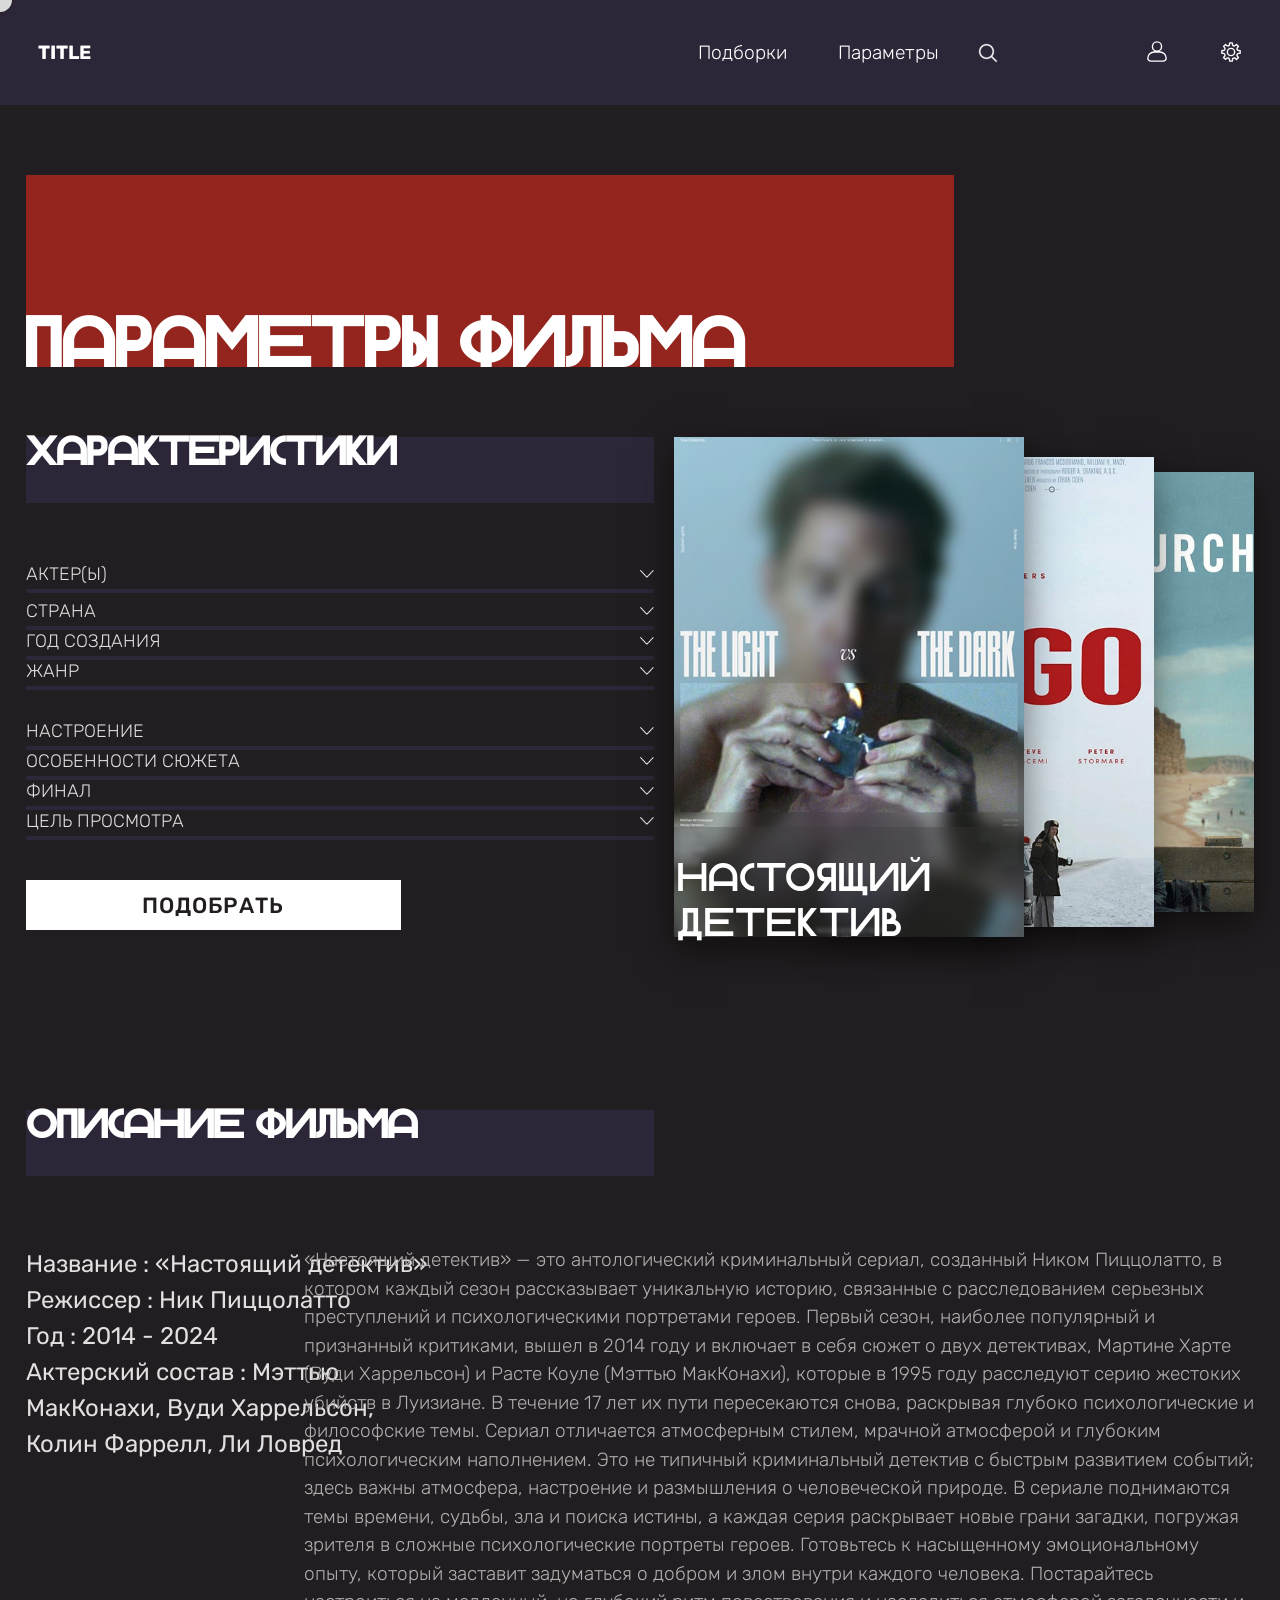
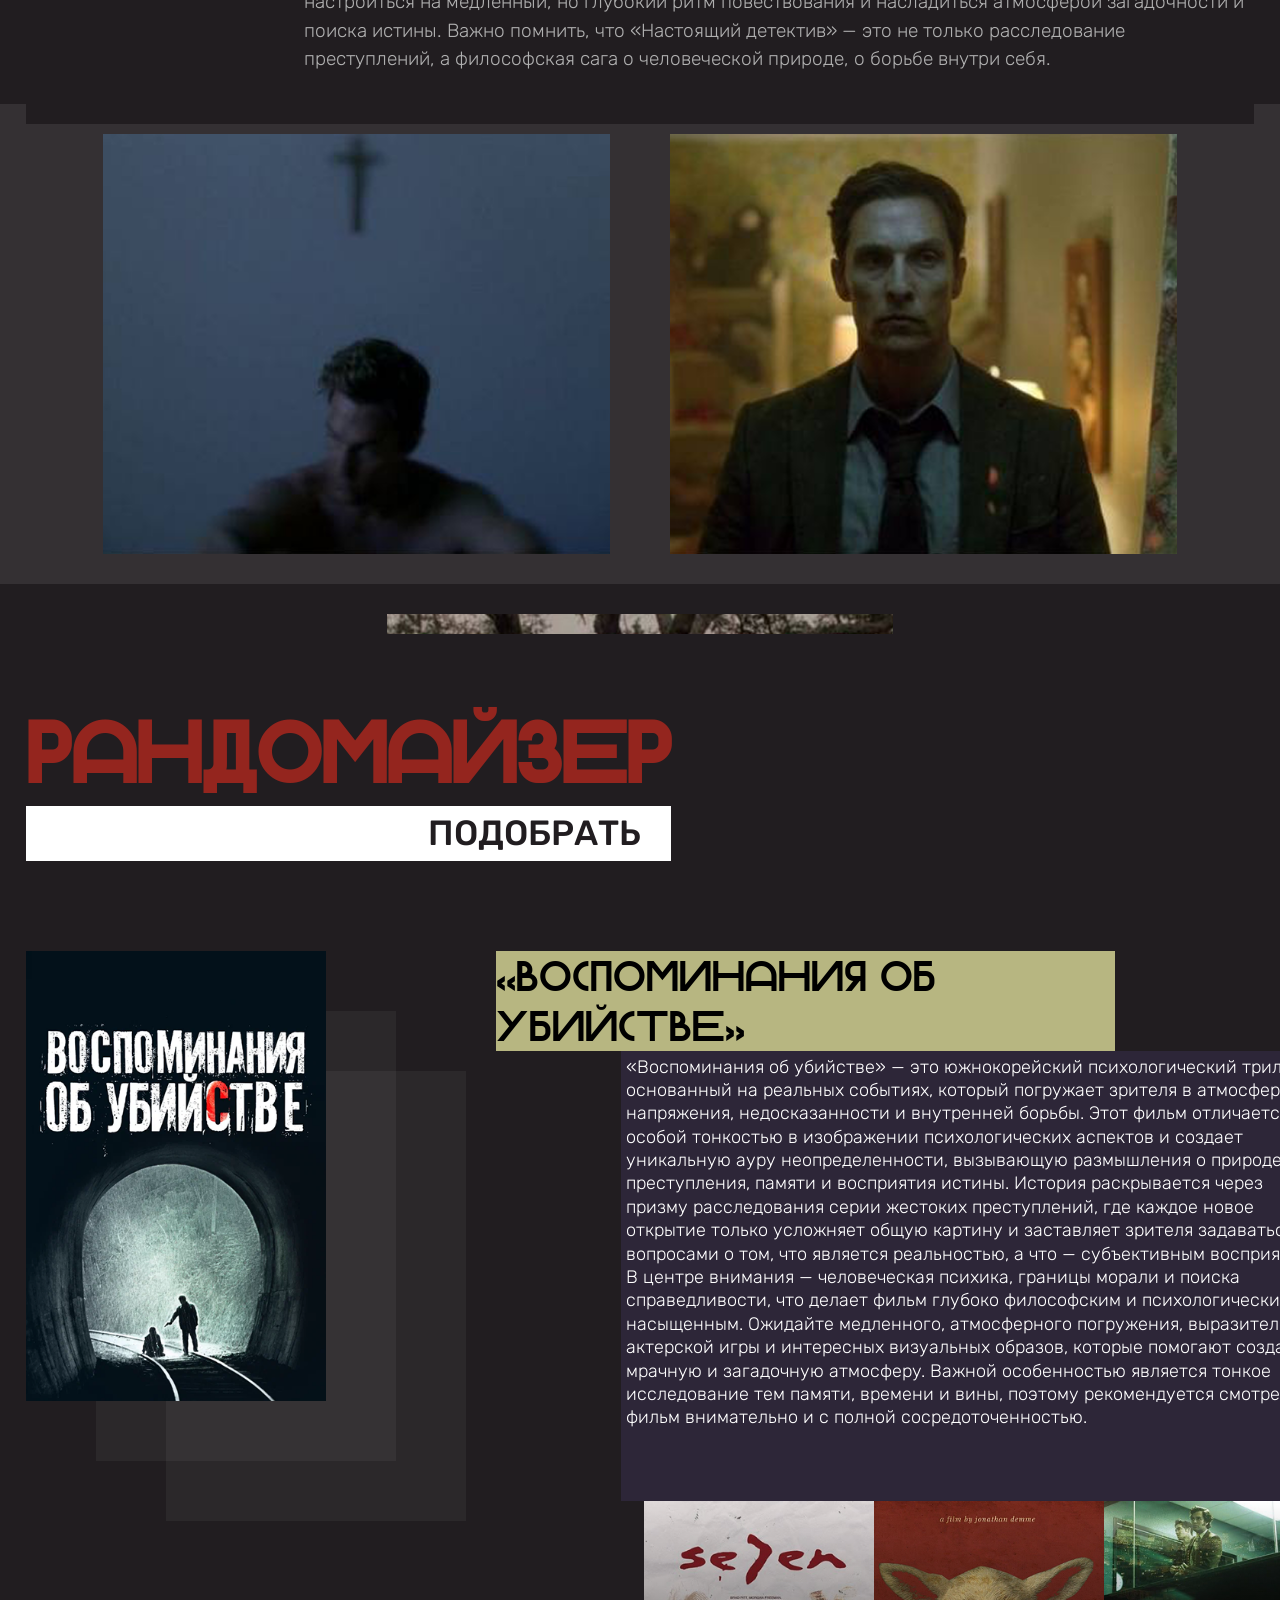
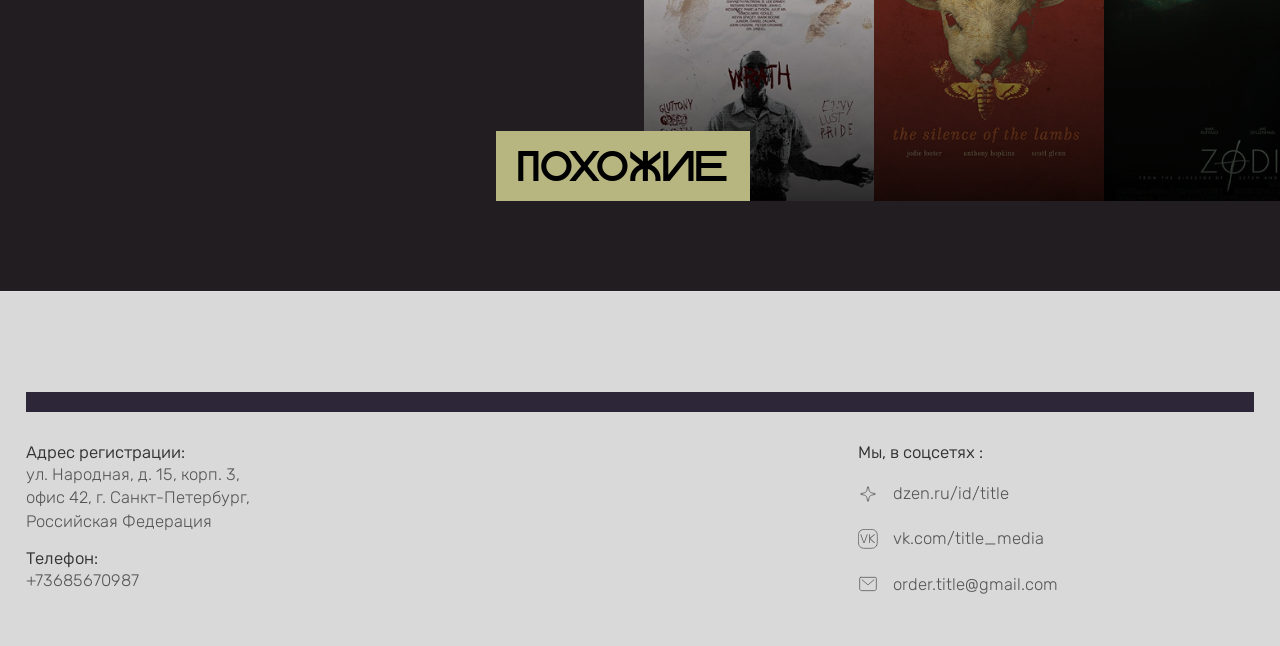
==== commit 32e31479: "финальные правки" ====
--- a/setting.html
+++ b/setting.html
@@ -248,13 +248,17 @@
      <script defer src="cards.js"></script>
 </div>
  <!-- ОСНОВНОЙ ПРЯМОУГОЛЬНИК -->
-        <div class="main-gray-rectangle">
-    
-    <!-- ТРИ МАЛЕНЬКИХ ПРЯМОУГОЛЬНИКА -->
-            <div class="small-rectangle rectangle-1"><img src="Картинки 2 /4.png"></div>
-             <div class="small-rectangle rectangle-2"><img src="Картинки 2 /5.png"></div>
-             <div class="small-rectangle rectangle-3"><img src="Картинки 2 /6.png"></div>
-            </div>
+       <div class="main-gray-rectangle">
+    <div class="small-rectangle rectangle-1">
+        <img src="Картинки 2/4.png" alt="Image 4">
+    </div>
+    <div class="small-rectangle rectangle-2">
+        <img src="Картинки 2/5.png" alt="Image 5">
+    </div>
+    <div class="small-rectangle rectangle-3">
+        <img src="Картинки 2/6.png" alt="Image 6">
+    </div>
+</div>
              <script defer src="cards.js"></script>   
 <div class="content-wrapper2">
     <div class="main-container2">
--- a/style.css
+++ b/style.css
@@ -1088,27 +1088,26 @@
     margin-left: -370px;
 }
 
-/* ===== ОСНОВНОЙ ПРЯМОУГОЛЬНИК #D9D9D9 С ПРОЗРАЧНОСТЬЮ 10% ===== */
+/* ===== ОСНОВНОЙ ПРЯМОУГОЛЬНИК ===== */
 .main-gray-rectangle {
     width: 100%;
     background-color: rgba(217, 217, 217, 0.1);
     display: flex;
-    height: 480px; /* Было 380px */
     flex-direction: row;
     justify-content: center;
     align-items: center;
-    gap: 60px; /* Было 20px */
+    gap: 30px;
     padding: 30px;
-    position: relative;
-    overflow: hidden;
     box-sizing: border-box;
     margin-top: -60px;
     margin-bottom: 50px;
+    flex-wrap: wrap; /* Для безопасности на маленьких экранах */
 }
 
 /* ОБЩИЕ СТИЛИ ДЛЯ МАЛЕНЬКИХ ПРЯМОУГОЛЬНИКОВ */
 .small-rectangle {
-    height: 420px; /* Было 300px */
+    width: 280px;          /* Фиксированная ширина вместо % */
+    height: 420px;
     flex-shrink: 0;
     overflow: hidden;
     position: relative;
@@ -1121,22 +1120,6 @@
     object-fit: cover;
     display: block;
 }
-
-/* ПЕРВЫЙ ПРЯМОУГОЛЬНИК */
-.rectangle-1 {
-    width: calc(33.33% - -100px);
-}
-
-/* ВТОРОЙ ПРЯМОУГОЛЬНИК - ПО ЦЕНТРУ */
-.rectangle-2 {
-    width: calc(33.33% - -100px);
-}
-
-/* ТРЕТИЙ ПРЯМОУГОЛЬНИК - СИММЕТРИЧНО ПЕРВОМУ */
-.rectangle-3 {
-    width: calc(33.33% - -100px);
-}
-
 .text {
     font-family: 'Gerhaus', 'Rubik', sans-serif;
     color:  #94251E;
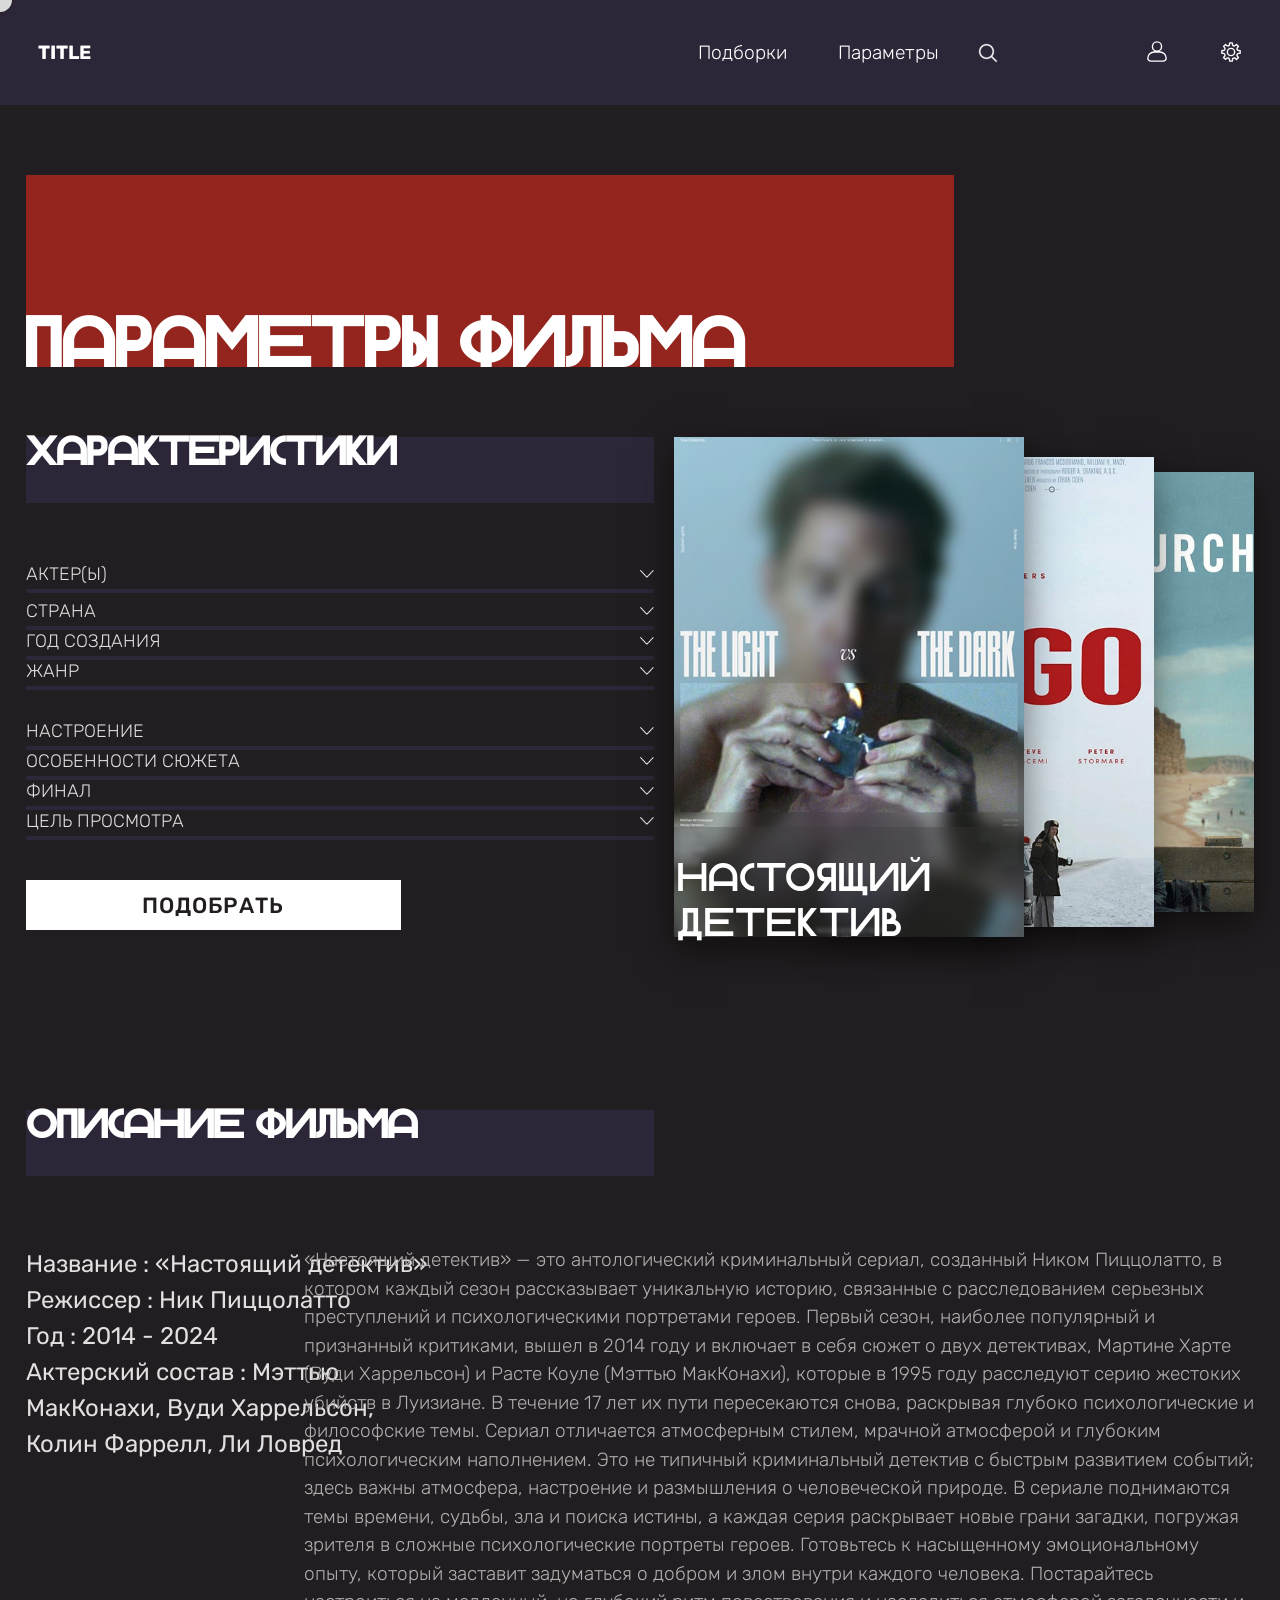
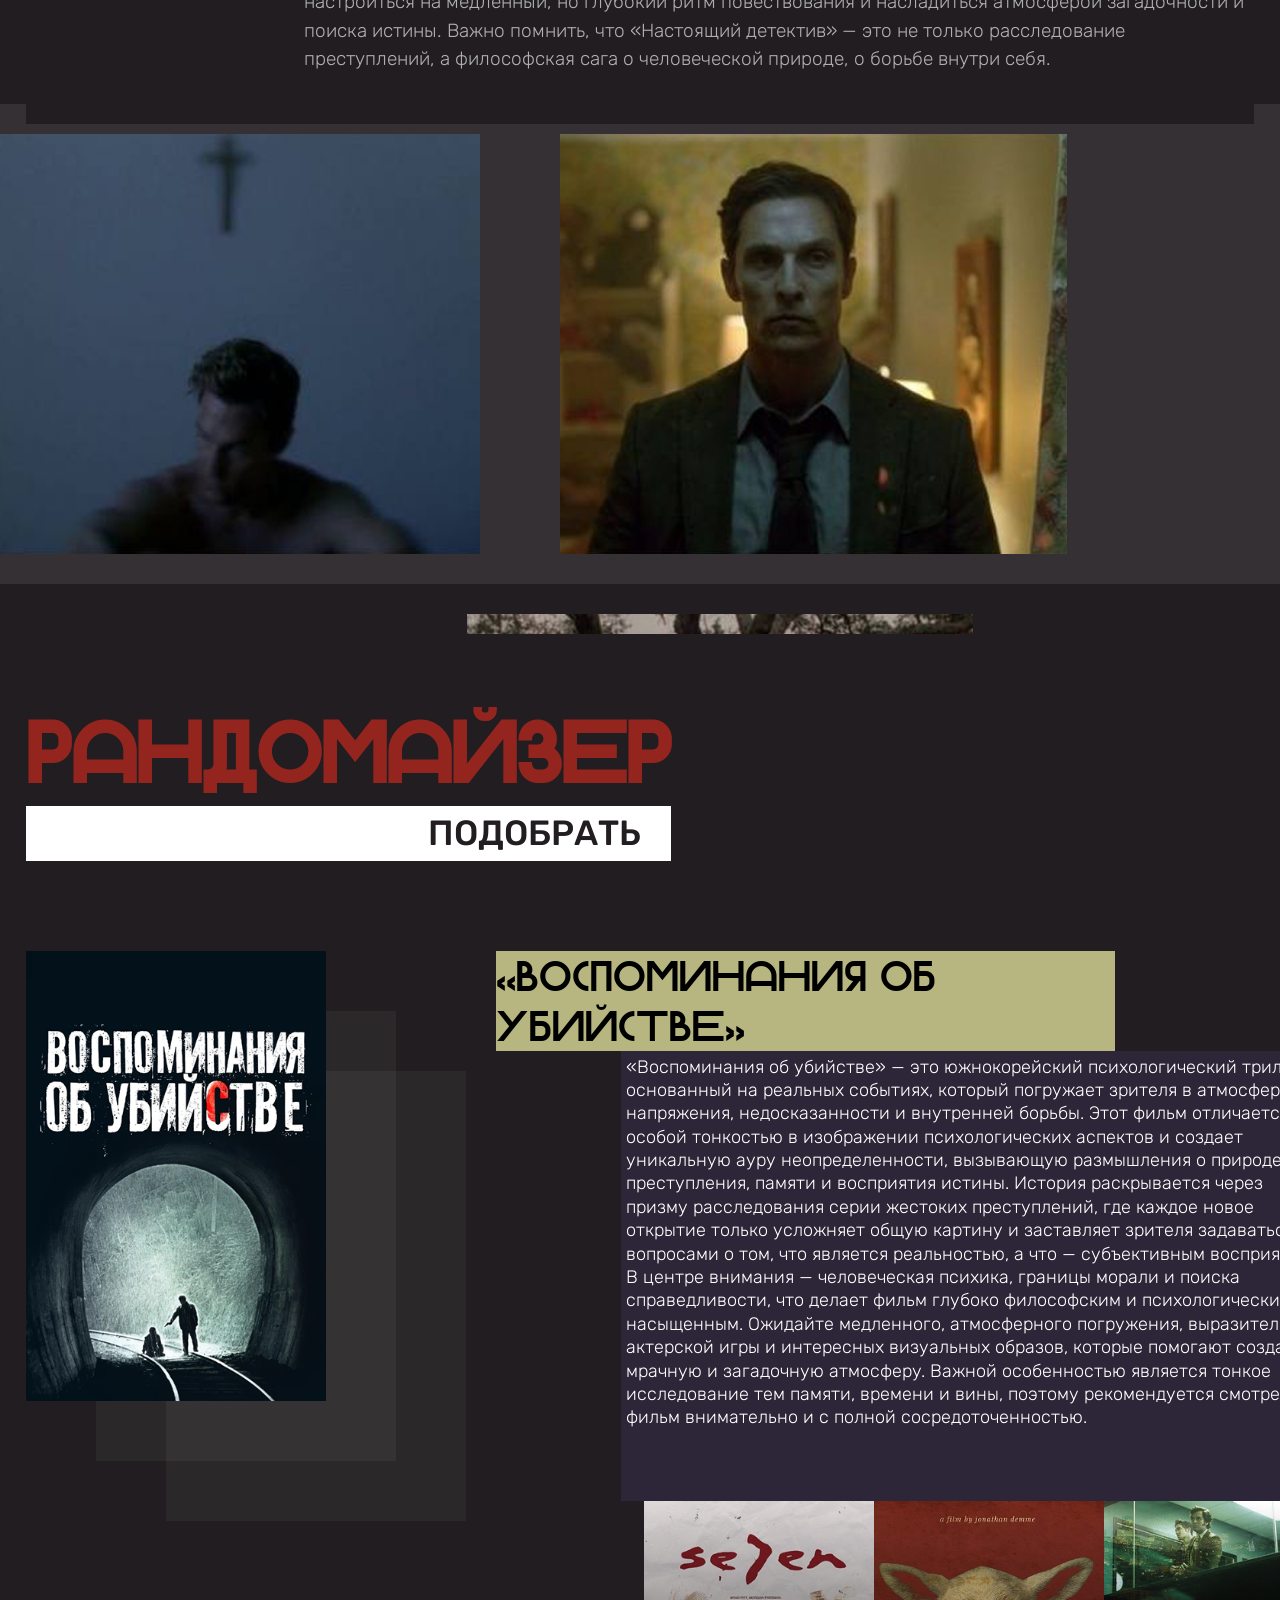
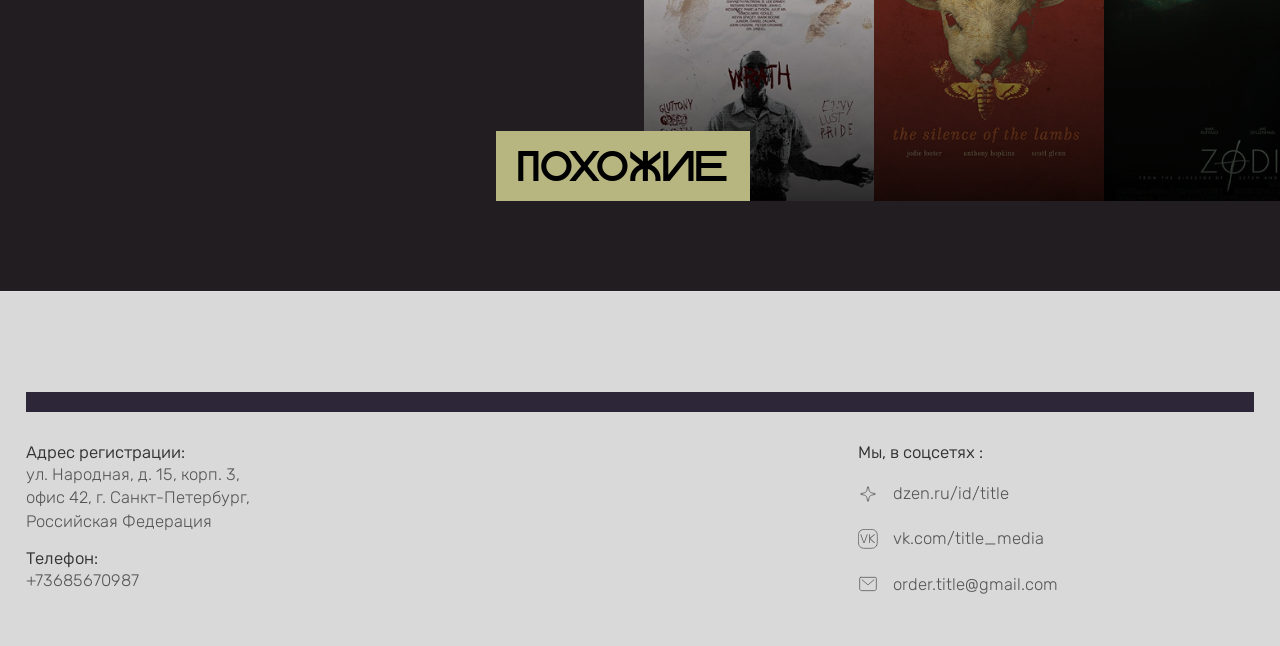
==== commit f0891303: "финальные правки" ====
--- a/setting.html
+++ b/setting.html
@@ -255,6 +255,7 @@
     <div class="small-rectangle rectangle-2">
         <img src="Картинки 2/5.png" alt="Image 5">
     </div>
+    <div style="width: 20px; height: 420px; background: transparent; flex-shrink: 0;"></div>
     <div class="small-rectangle rectangle-3">
         <img src="Картинки 2/6.png" alt="Image 6">
     </div>
--- a/style.css
+++ b/style.css
@@ -1088,32 +1088,43 @@
     margin-left: -370px;
 }
 
-/* ===== ОСНОВНОЙ ПРЯМОУГОЛЬНИК ===== */
 .main-gray-rectangle {
-    width: 100%;
-    background-color: rgba(217, 217, 217, 0.1);
-    display: flex;
-    flex-direction: row;
+    display: flex;
     justify-content: center;
     align-items: center;
-    gap: 30px;
-    padding: 30px;
-    box-sizing: border-box;
+    background-color: rgba(217, 217, 217, 0.1);
+    height: 480px;
     margin-top: -60px;
     margin-bottom: 50px;
-    flex-wrap: wrap; /* Для безопасности на маленьких экранах */
-}
-
-/* ОБЩИЕ СТИЛИ ДЛЯ МАЛЕНЬКИХ ПРЯМОУГОЛЬНИКОВ */
+    overflow-x: clip;
+}
+
 .small-rectangle {
-    width: 280px;          /* Фиксированная ширина вместо % */
+    width: 750px;
     height: 420px;
     flex-shrink: 0;
-    overflow: hidden;
-    position: relative;
-}
-
-/* СТИЛИ ДЛЯ ИЗОБРАЖЕНИЙ ВНУТРИ ПРЯМОУГОЛЬНИКОВ */
+}
+
+/* Отступ между всеми картинками */
+.rectangle-1 {
+    margin-right: 10px;
+}
+.rectangle-2 {
+    margin-left: 10px;
+    margin-right: 10px;
+}
+.rectangle-3 {
+    margin-left: 10px;
+}
+
+/* Выезд за экран */
+.rectangle-1 {
+    margin-left: -150px;
+}
+.rectangle-3 {
+    margin-right: -150px;
+}
+
 .small-rectangle img {
     width: 100%;
     height: 100%;
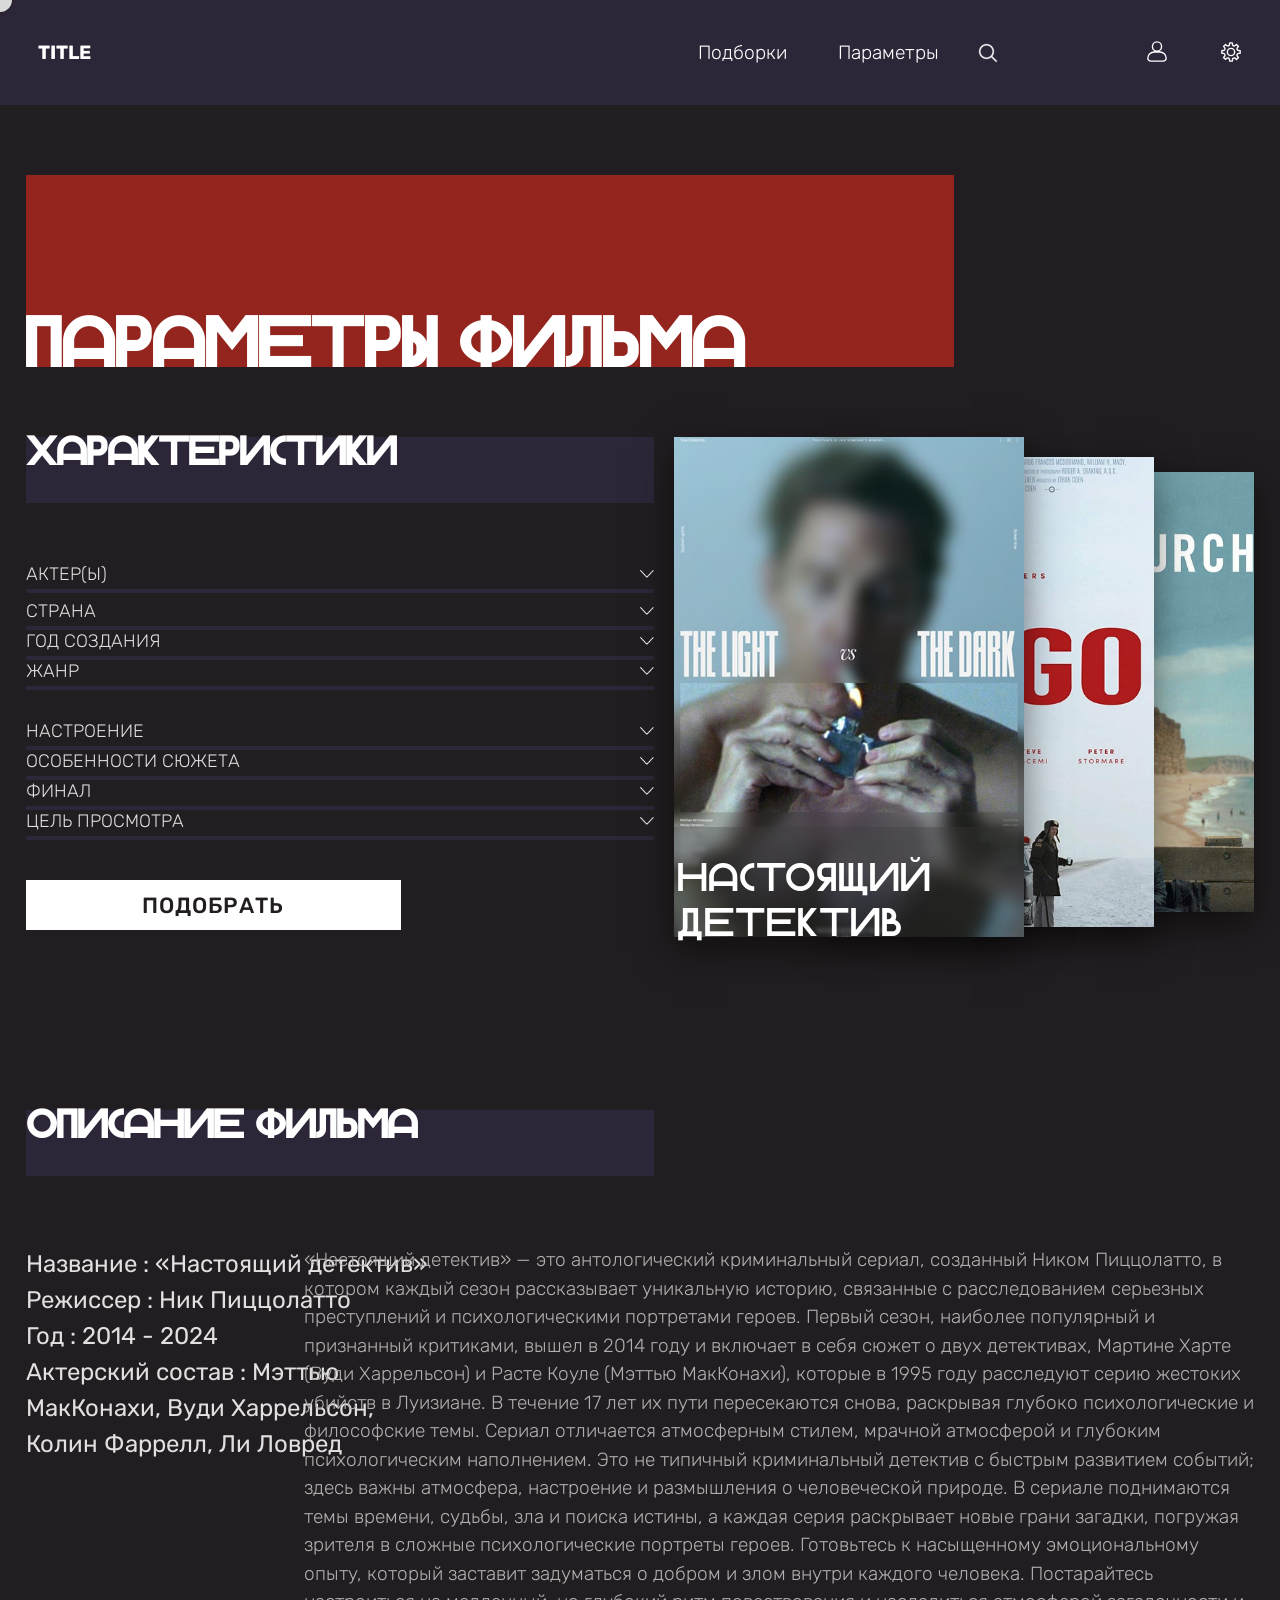
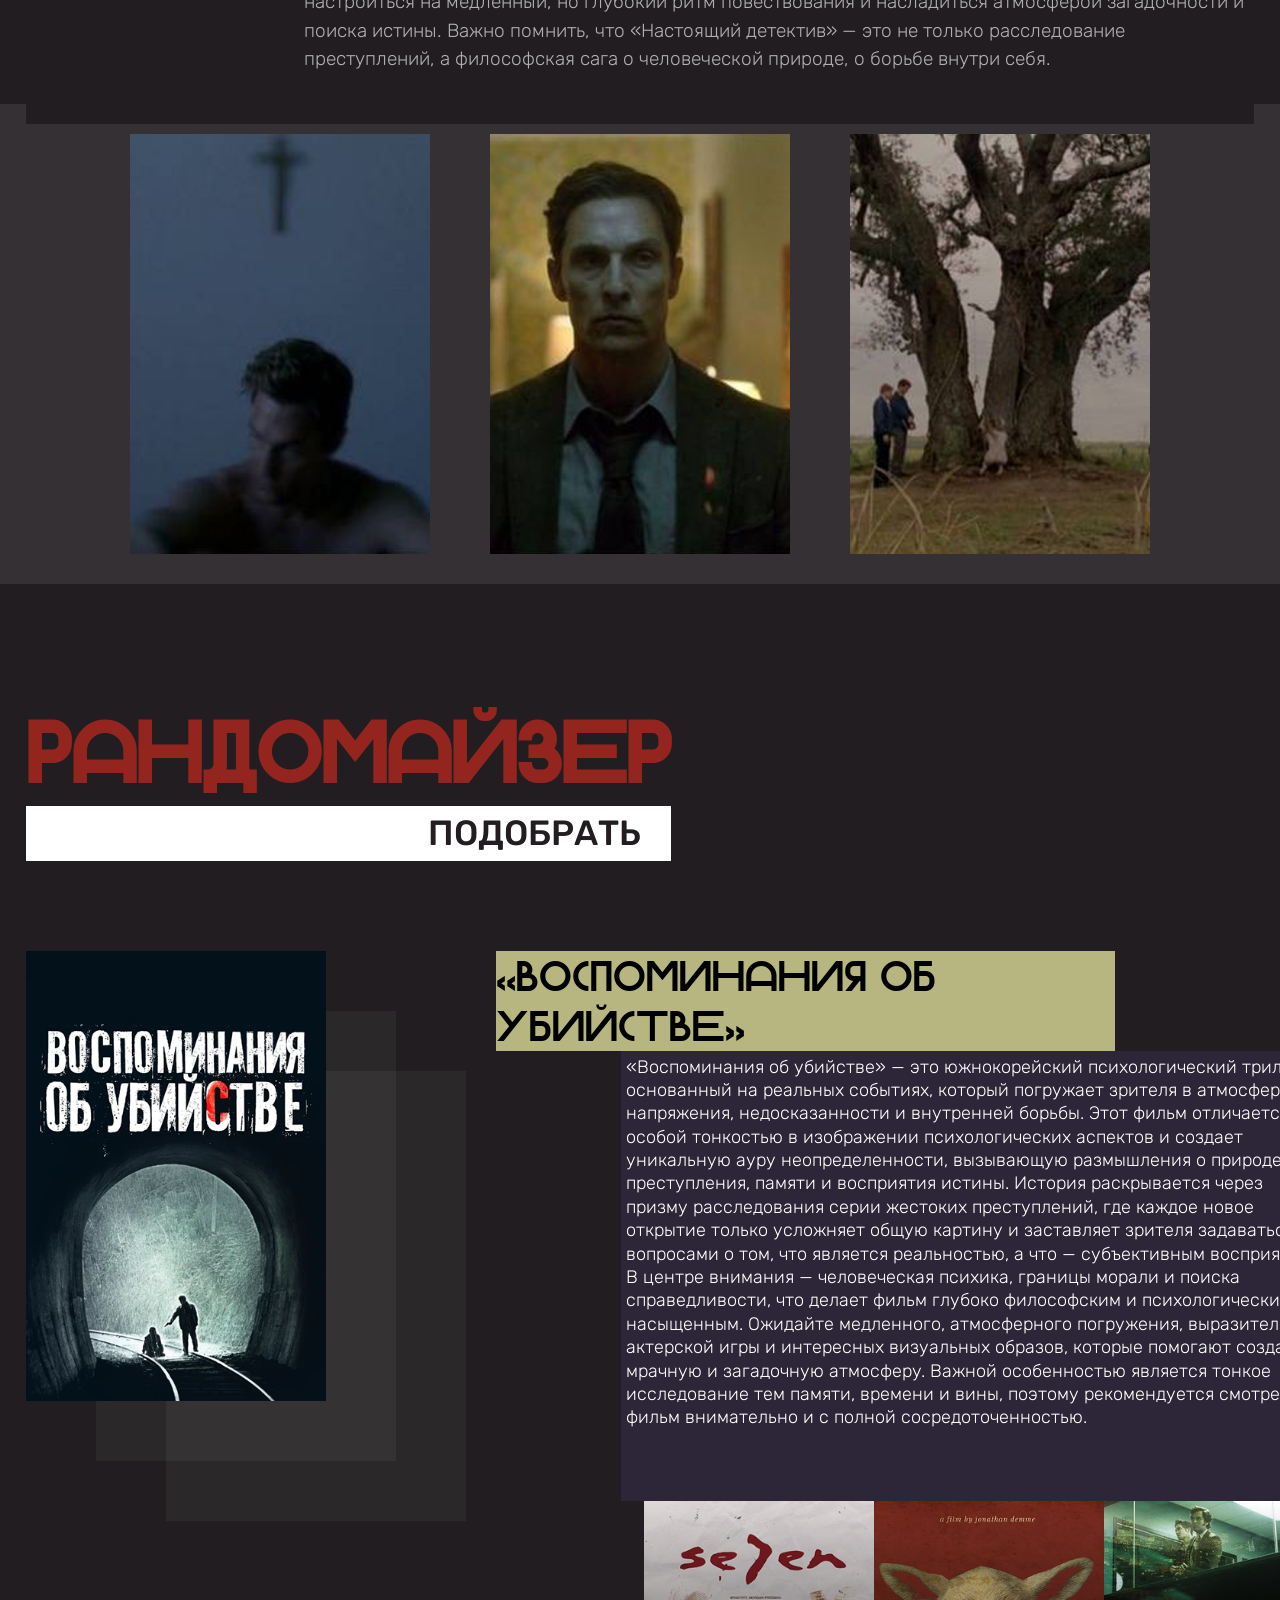
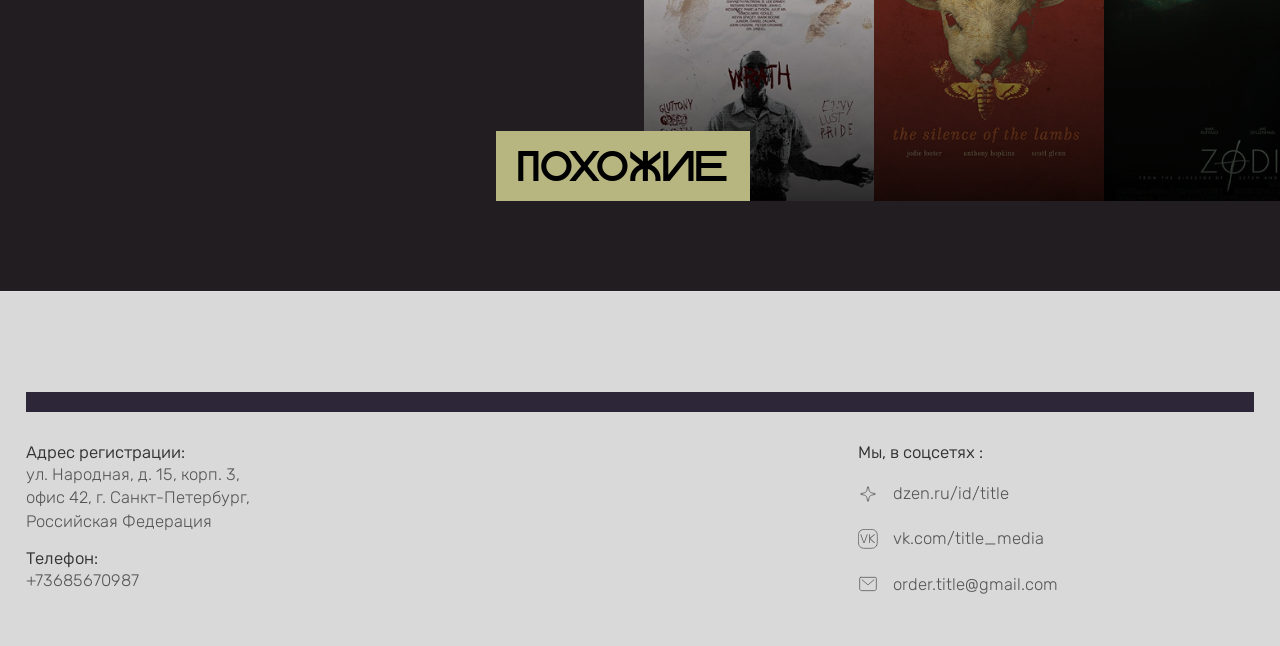
==== commit b1045c2e: "финальные правки" ====
--- a/setting.html
+++ b/setting.html
@@ -255,7 +255,6 @@
     <div class="small-rectangle rectangle-2">
         <img src="Картинки 2/5.png" alt="Image 5">
     </div>
-    <div style="width: 20px; height: 420px; background: transparent; flex-shrink: 0;"></div>
     <div class="small-rectangle rectangle-3">
         <img src="Картинки 2/6.png" alt="Image 6">
     </div>
--- a/style.css
+++ b/style.css
@@ -1092,6 +1092,7 @@
     display: flex;
     justify-content: center;
     align-items: center;
+    gap: 20px;  /* ← отступ МЕЖДУ картинками */
     background-color: rgba(217, 217, 217, 0.1);
     height: 480px;
     margin-top: -60px;
@@ -1100,27 +1101,16 @@
 }
 
 .small-rectangle {
-    width: 750px;
+    width: 300px;
     height: 420px;
     flex-shrink: 0;
-}
-
-/* Отступ между всеми картинками */
-.rectangle-1 {
-    margin-right: 10px;
-}
-.rectangle-2 {
-    margin-left: 10px;
-    margin-right: 10px;
-}
-.rectangle-3 {
-    margin-left: 10px;
 }
 
 /* Выезд за экран */
 .rectangle-1 {
     margin-left: -150px;
 }
+
 .rectangle-3 {
     margin-right: -150px;
 }
@@ -2010,11 +2000,8 @@
     height: clamp(200px, 420px, 580px);
 }
 
-.rectangle-1,
-.rectangle-2,
-.rectangle-3 {
-    width: calc(33.33% - -100px);
-}
+
+
 
 @media (max-width: 800px) {
     .rectangle-1,
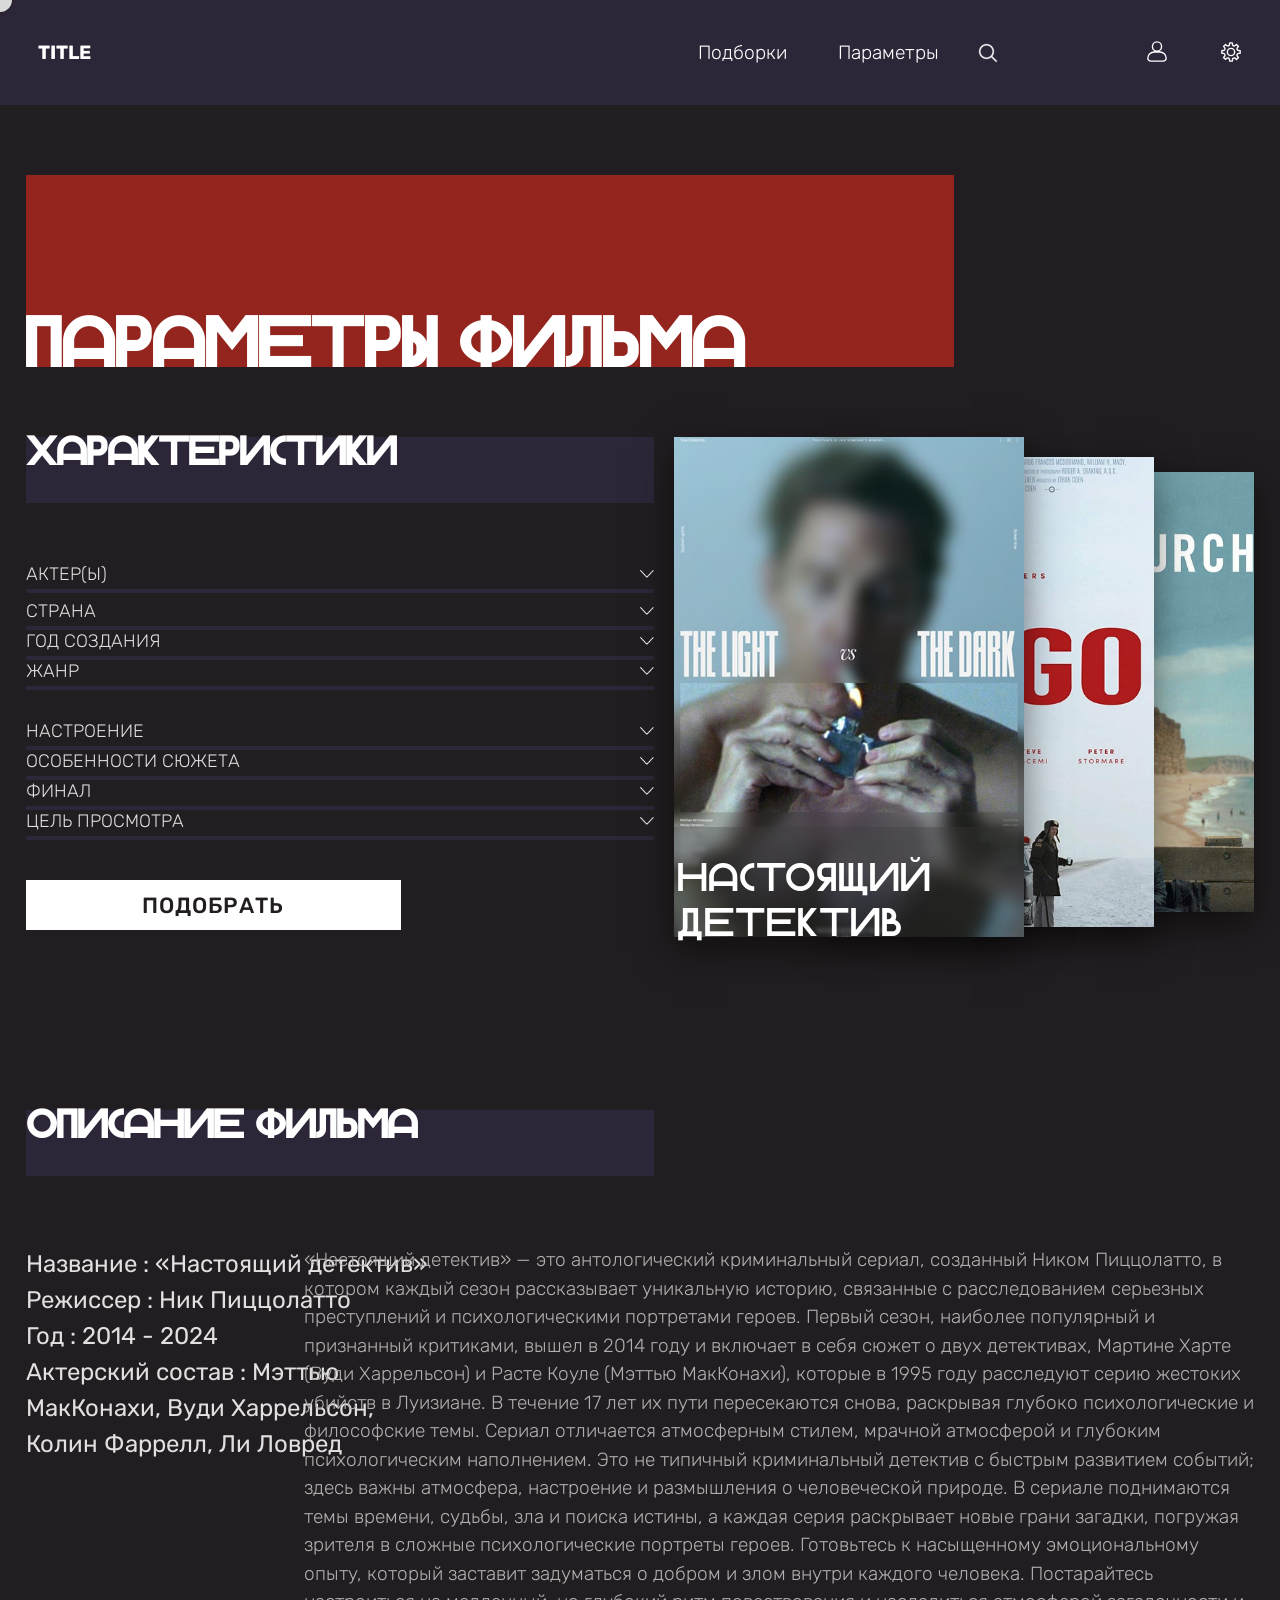
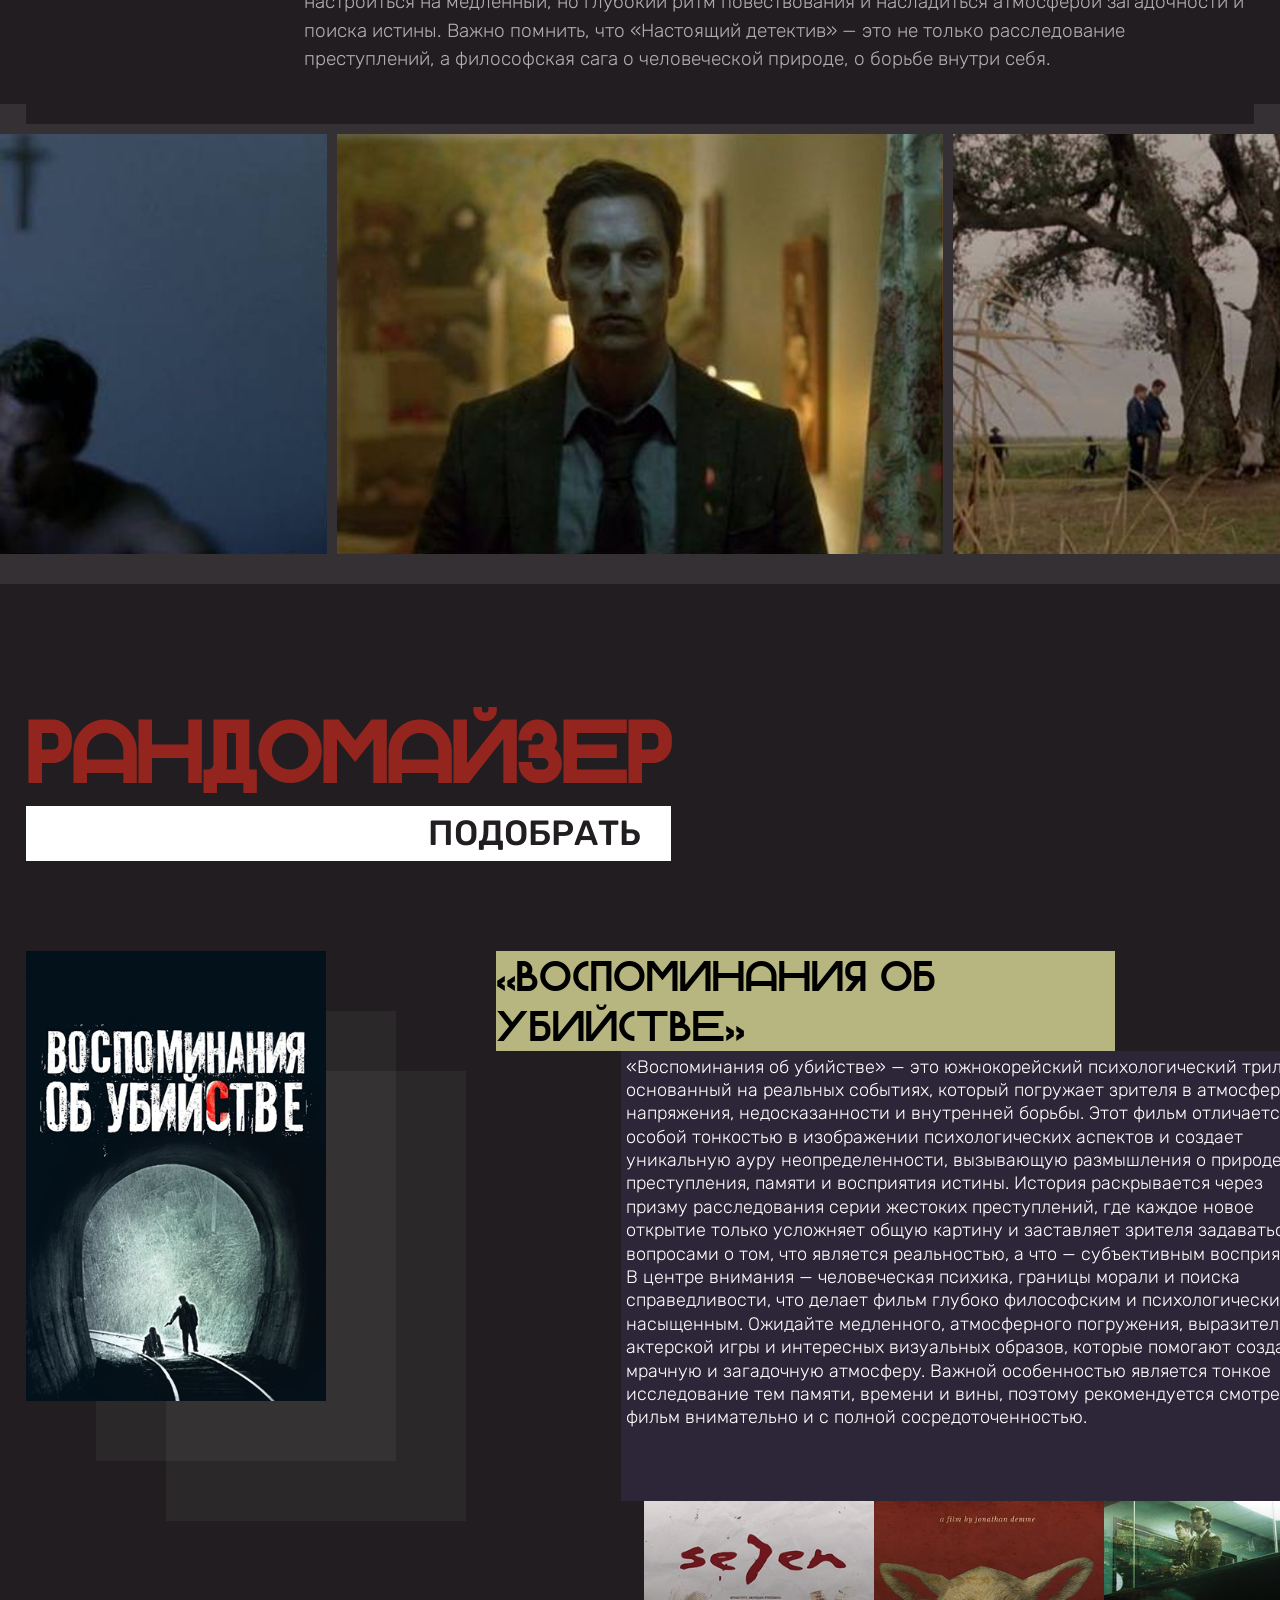
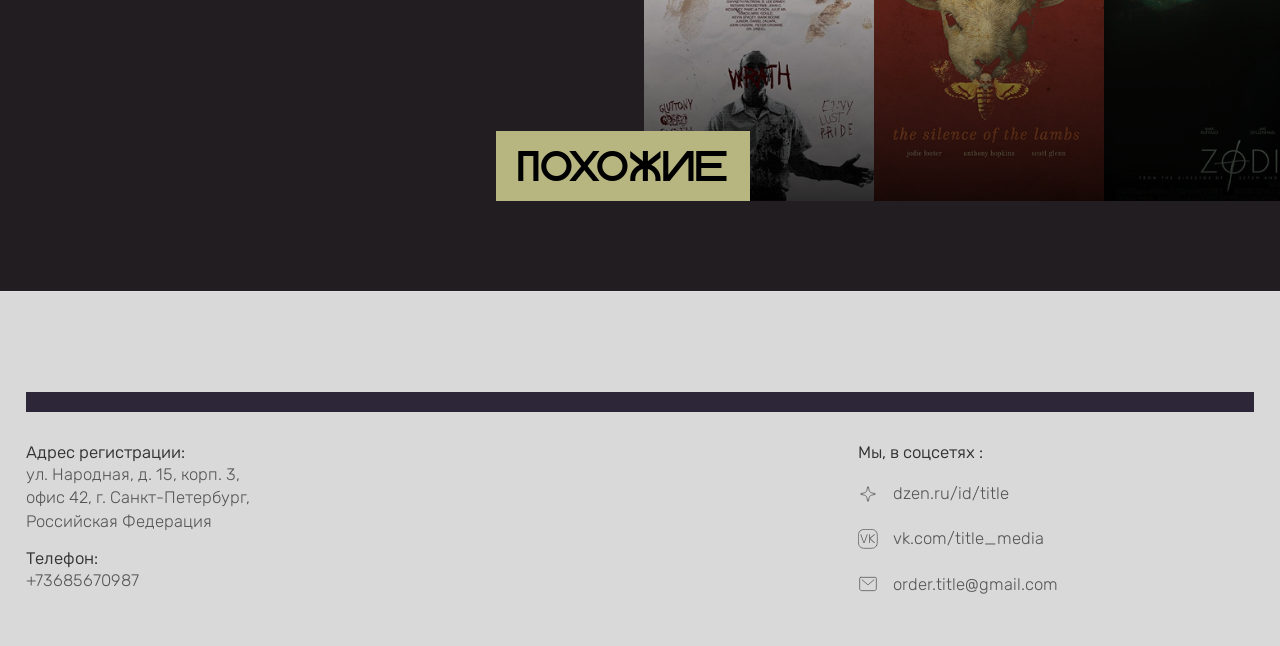
==== commit 85ec247a: "финальные правки" ====
--- a/setting.html
+++ b/setting.html
@@ -247,16 +247,17 @@
     </div>
      <script defer src="cards.js"></script>
 </div>
- <!-- ОСНОВНОЙ ПРЯМОУГОЛЬНИК -->
-       <div class="main-gray-rectangle">
-    <div class="small-rectangle rectangle-1">
-        <img src="Картинки 2/4.png" alt="Image 4">
-    </div>
-    <div class="small-rectangle rectangle-2">
-        <img src="Картинки 2/5.png" alt="Image 5">
-    </div>
-    <div class="small-rectangle rectangle-3">
-        <img src="Картинки 2/6.png" alt="Image 6">
+ <div class="main-gray-rectangle">
+    <div class="scroll-container">
+        <div class="small-rectangle rectangle-1">
+            <img src="Картинки 2/4.png" alt="Image 4">
+        </div>
+        <div class="small-rectangle rectangle-2">
+            <img src="Картинки 2/5.png" alt="Image 5">
+        </div>
+        <div class="small-rectangle rectangle-3">
+            <img src="Картинки 2/6.png" alt="Image 6">
+        </div>
     </div>
 </div>
              <script defer src="cards.js"></script>   
--- a/style.css
+++ b/style.css
@@ -1,4 +1,3 @@
-/* ===== ПОДКЛЮЧЕНИЕ ШРИФТА GERHAUS ===== */
 @font-face {
     font-family: 'Gerhaus';
     src: url('fonts/Gerhaus-vmMKA.woff') format('woff');
@@ -1089,30 +1088,27 @@
 }
 
 .main-gray-rectangle {
-    display: flex;
-    justify-content: center;
-    align-items: center;
-    gap: 20px;  /* ← отступ МЕЖДУ картинками */
     background-color: rgba(217, 217, 217, 0.1);
     height: 480px;
     margin-top: -60px;
     margin-bottom: 50px;
-    overflow-x: clip;
+    overflow: hidden;
+}
+
+.scroll-container {
+    display: flex;
+    justify-content: center;
+    align-items: center;
+    gap: 10px;
+    height: 100%;
+    margin-left: -150px;
+    margin-right: -150px;
 }
 
 .small-rectangle {
-    width: 300px;
+    width: 750px;
     height: 420px;
     flex-shrink: 0;
-}
-
-/* Выезд за экран */
-.rectangle-1 {
-    margin-left: -150px;
-}
-
-.rectangle-3 {
-    margin-right: -150px;
 }
 
 .small-rectangle img {
@@ -2000,8 +1996,11 @@
     height: clamp(200px, 420px, 580px);
 }
 
-
-
+.rectangle-1,
+.rectangle-2,
+.rectangle-3 {
+    width: calc(33.33% - -100px);
+}
 
 @media (max-width: 800px) {
     .rectangle-1,
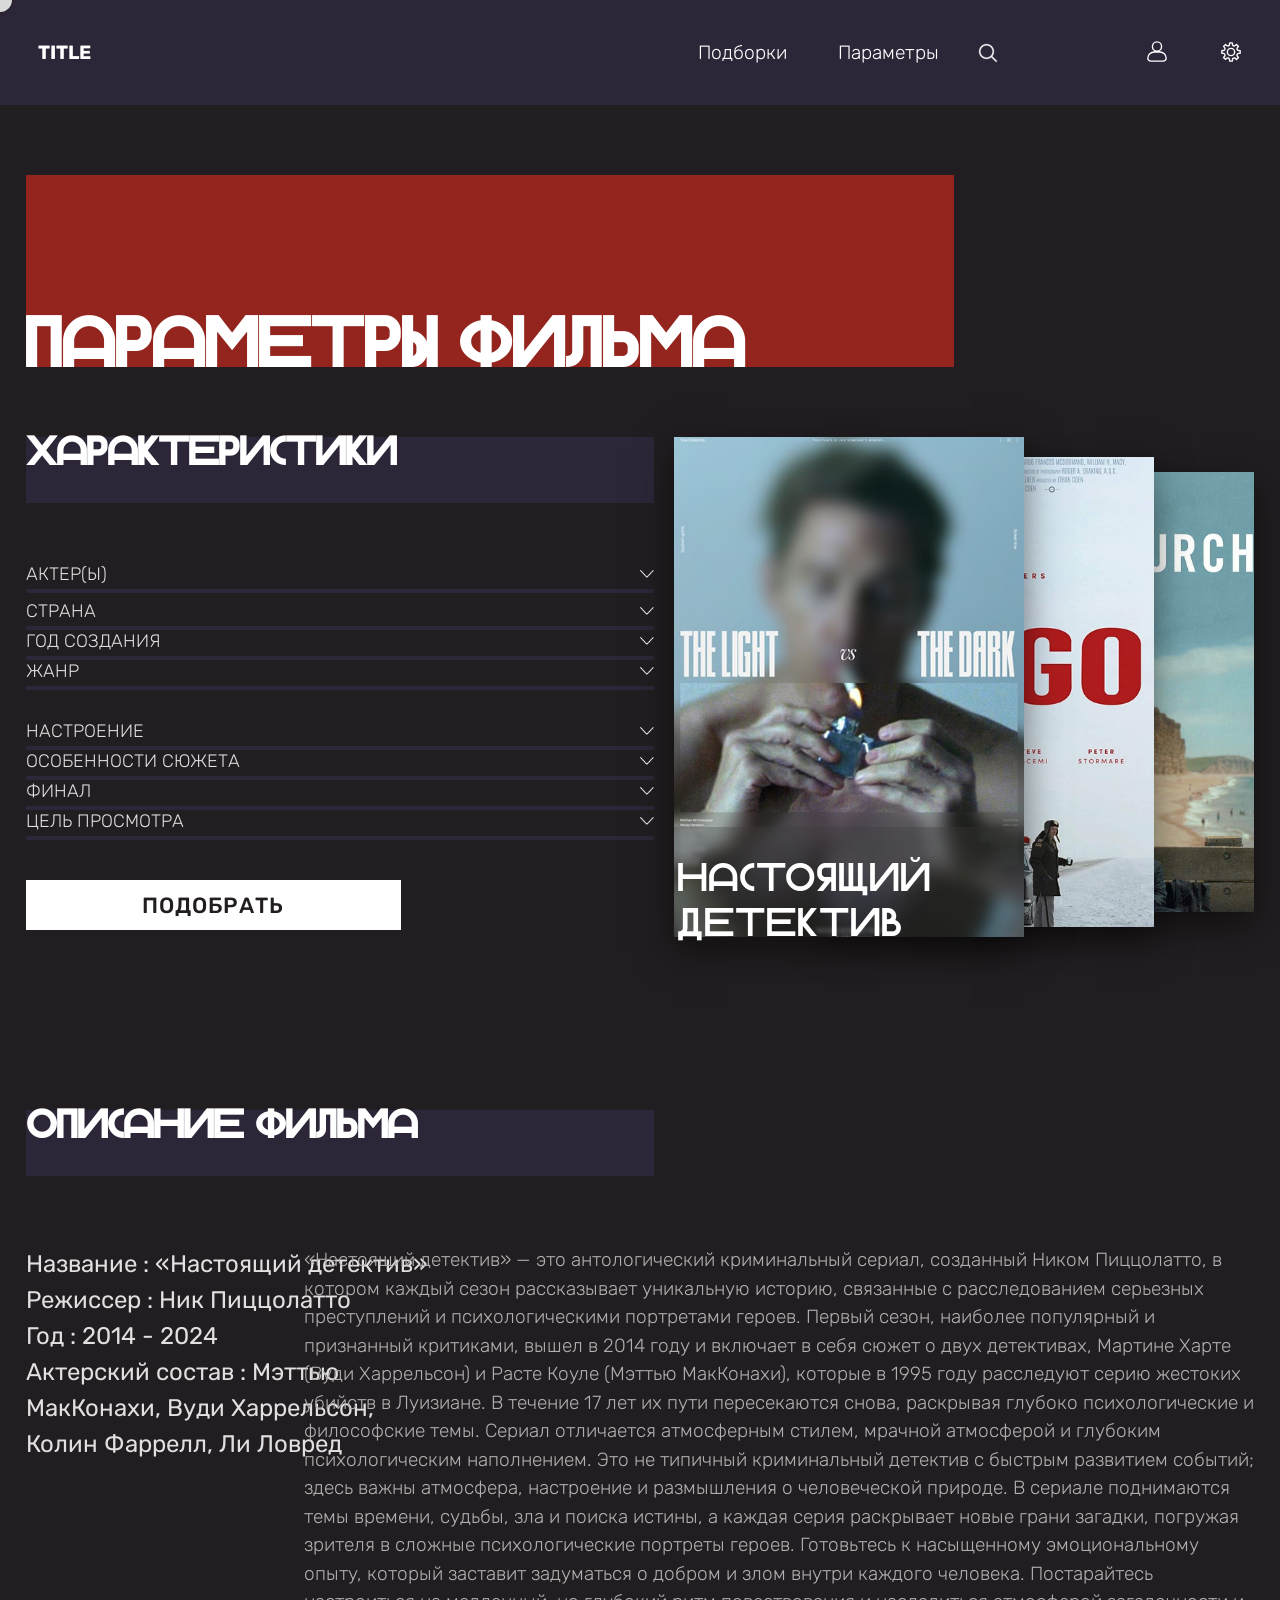
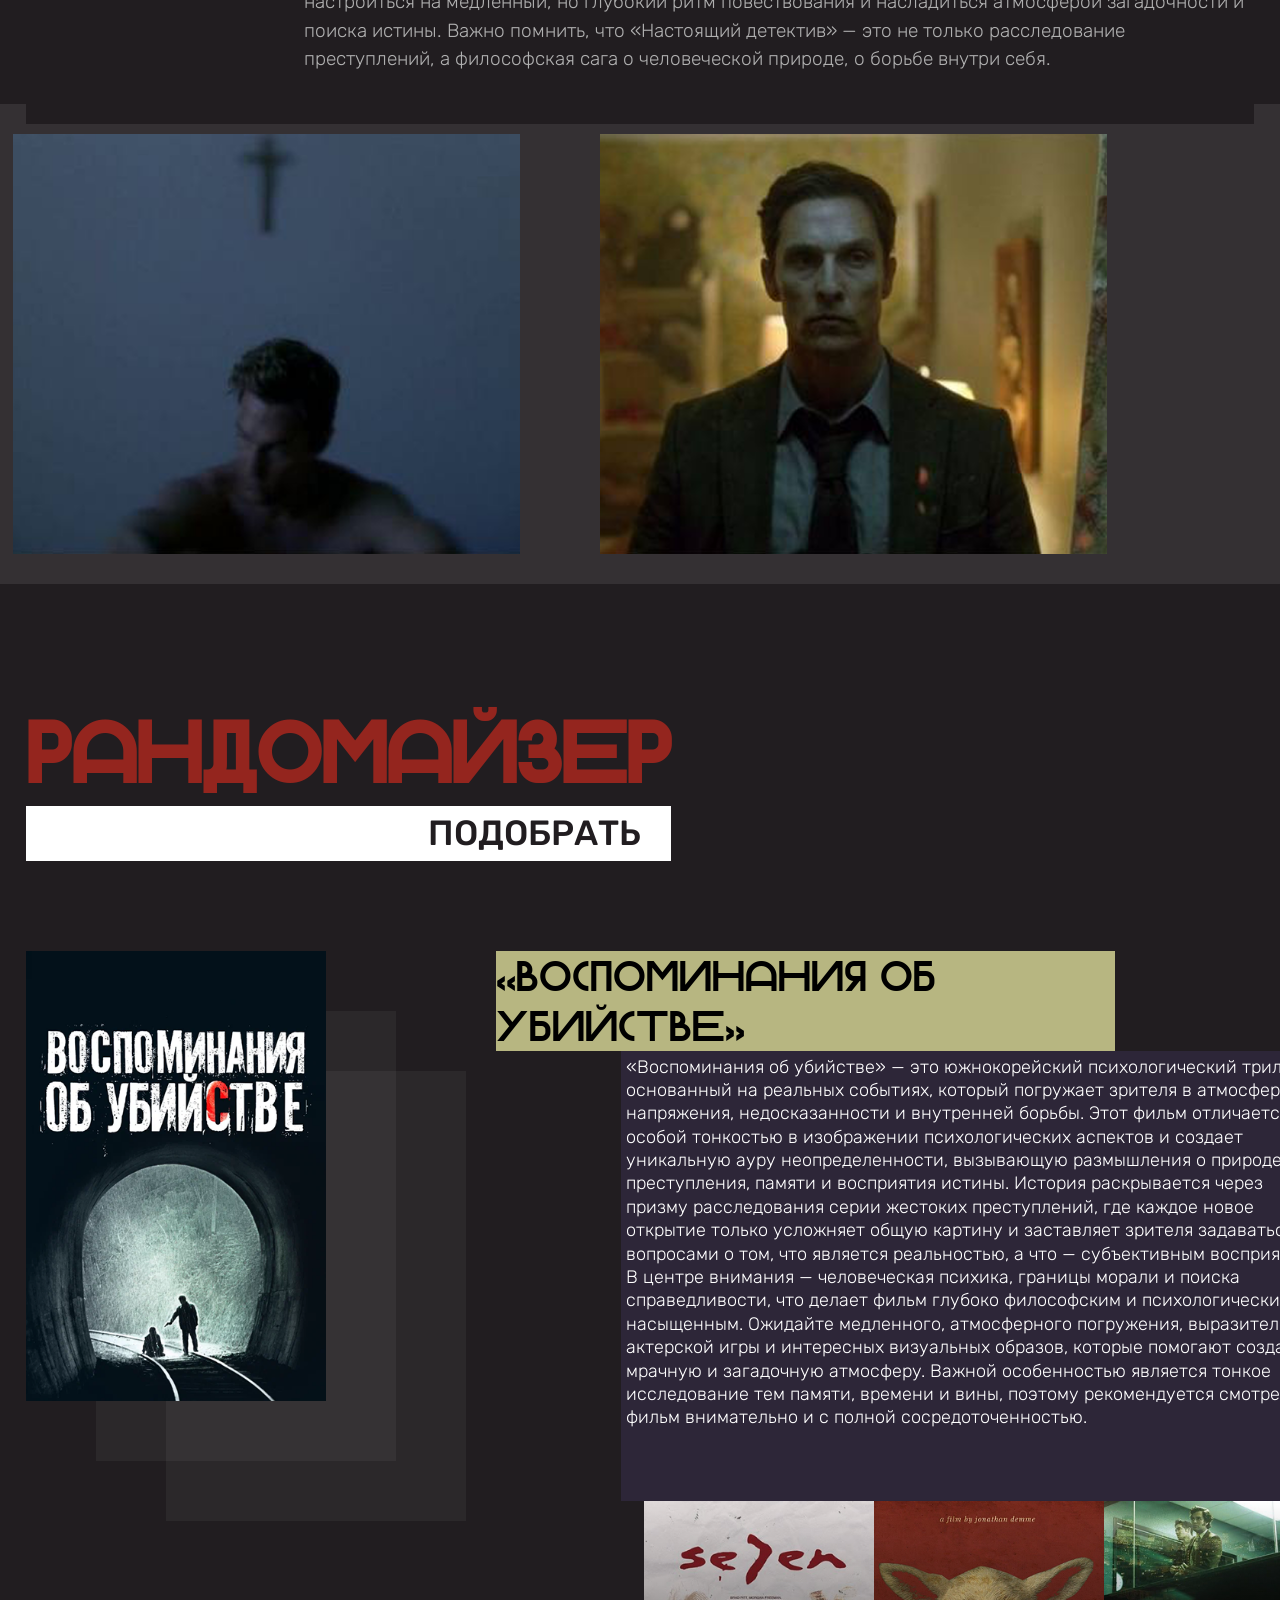
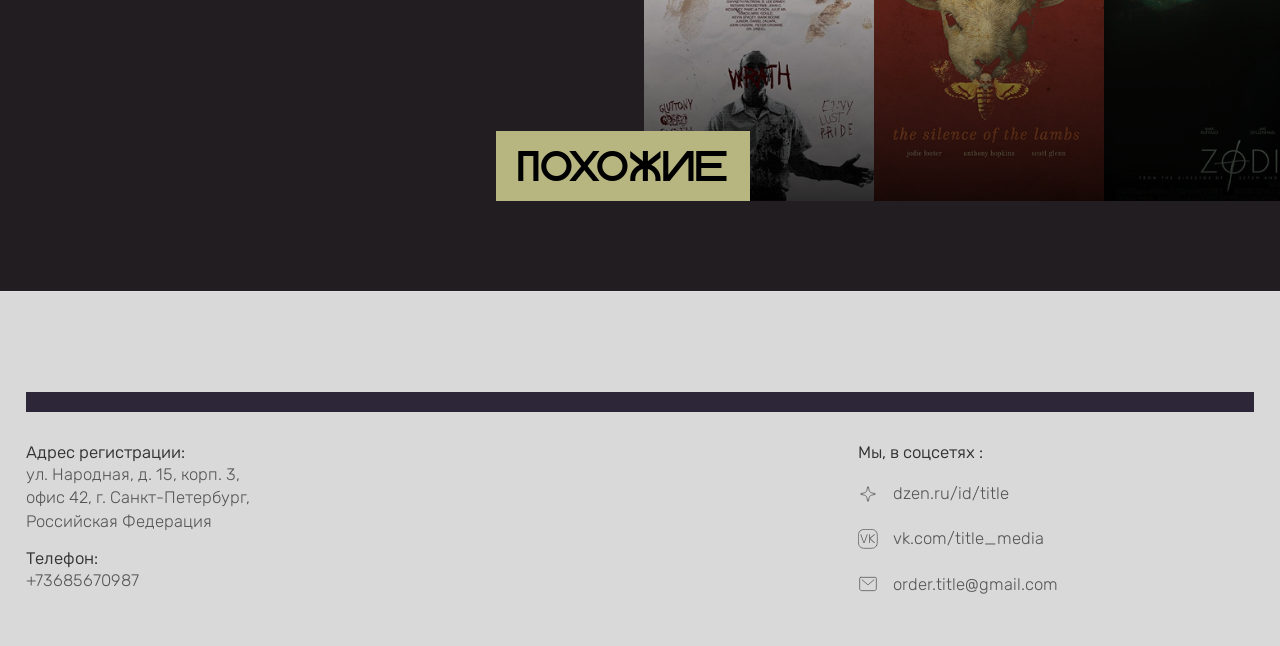
==== commit 567d4979: "финальные правки" ====
--- a/setting.html
+++ b/setting.html
@@ -247,17 +247,16 @@
     </div>
      <script defer src="cards.js"></script>
 </div>
- <div class="main-gray-rectangle">
-    <div class="scroll-container">
-        <div class="small-rectangle rectangle-1">
-            <img src="Картинки 2/4.png" alt="Image 4">
-        </div>
-        <div class="small-rectangle rectangle-2">
-            <img src="Картинки 2/5.png" alt="Image 5">
-        </div>
-        <div class="small-rectangle rectangle-3">
-            <img src="Картинки 2/6.png" alt="Image 6">
-        </div>
+ <!-- ОСНОВНОЙ ПРЯМОУГОЛЬНИК -->
+       <div class="main-gray-rectangle">
+    <div class="small-rectangle rectangle-1">
+        <img src="Картинки 2/4.png" alt="Image 4">
+    </div>
+    <div class="small-rectangle rectangle-2">
+        <img src="Картинки 2/5.png" alt="Image 5">
+    </div>
+    <div class="small-rectangle rectangle-3">
+        <img src="Картинки 2/6.png" alt="Image 6">
     </div>
 </div>
              <script defer src="cards.js"></script>   
--- a/style.css
+++ b/style.css
@@ -1086,23 +1086,17 @@
     display: block;
     margin-left: -370px;
 }
-
 .main-gray-rectangle {
+    display: flex;
+    justify-content: center;
+    align-items: center;
     background-color: rgba(217, 217, 217, 0.1);
     height: 480px;
     margin-top: -60px;
     margin-bottom: 50px;
-    overflow: hidden;
-}
-
-.scroll-container {
-    display: flex;
-    justify-content: center;
-    align-items: center;
-    gap: 10px;
-    height: 100%;
-    margin-left: -150px;
-    margin-right: -150px;
+    overflow-x: clip;
+    overflow-y: hidden; /* запрещаем вертикальный overflow */
+    flex-wrap: nowrap; /* запрещаем перенос на новую строку */
 }
 
 .small-rectangle {
@@ -1111,10 +1105,43 @@
     flex-shrink: 0;
 }
 
+/* Отступ между всеми картинками */
+.rectangle-1 {
+    margin-right: 10px;
+}
+.rectangle-2 {
+    margin-left: 10px;
+    margin-right: 10px;
+}
+.rectangle-3 {
+    margin-left: 10px;
+}
+
+/* Выезд за экран */
+.rectangle-1 {
+    margin-left: -150px;
+}
+.rectangle-3 {
+    margin-right: -150px;
+}
+
 .small-rectangle img {
     width: 100%;
     height: 100%;
     object-fit: cover;
+    display: block;
+}
+
+/* Дополнительная страховка от вертикального смещения */
+.small-rectangle {
+    line-height: 0;
+    vertical-align: top;
+}
+.small-rectangle img {
+    width: 100%;
+    height: 100%;
+    object-fit: cover; /* или contain, если нужно без обрезки */
+    object-position: center top; /* выравнивание по верху */
     display: block;
 }
 .text {
